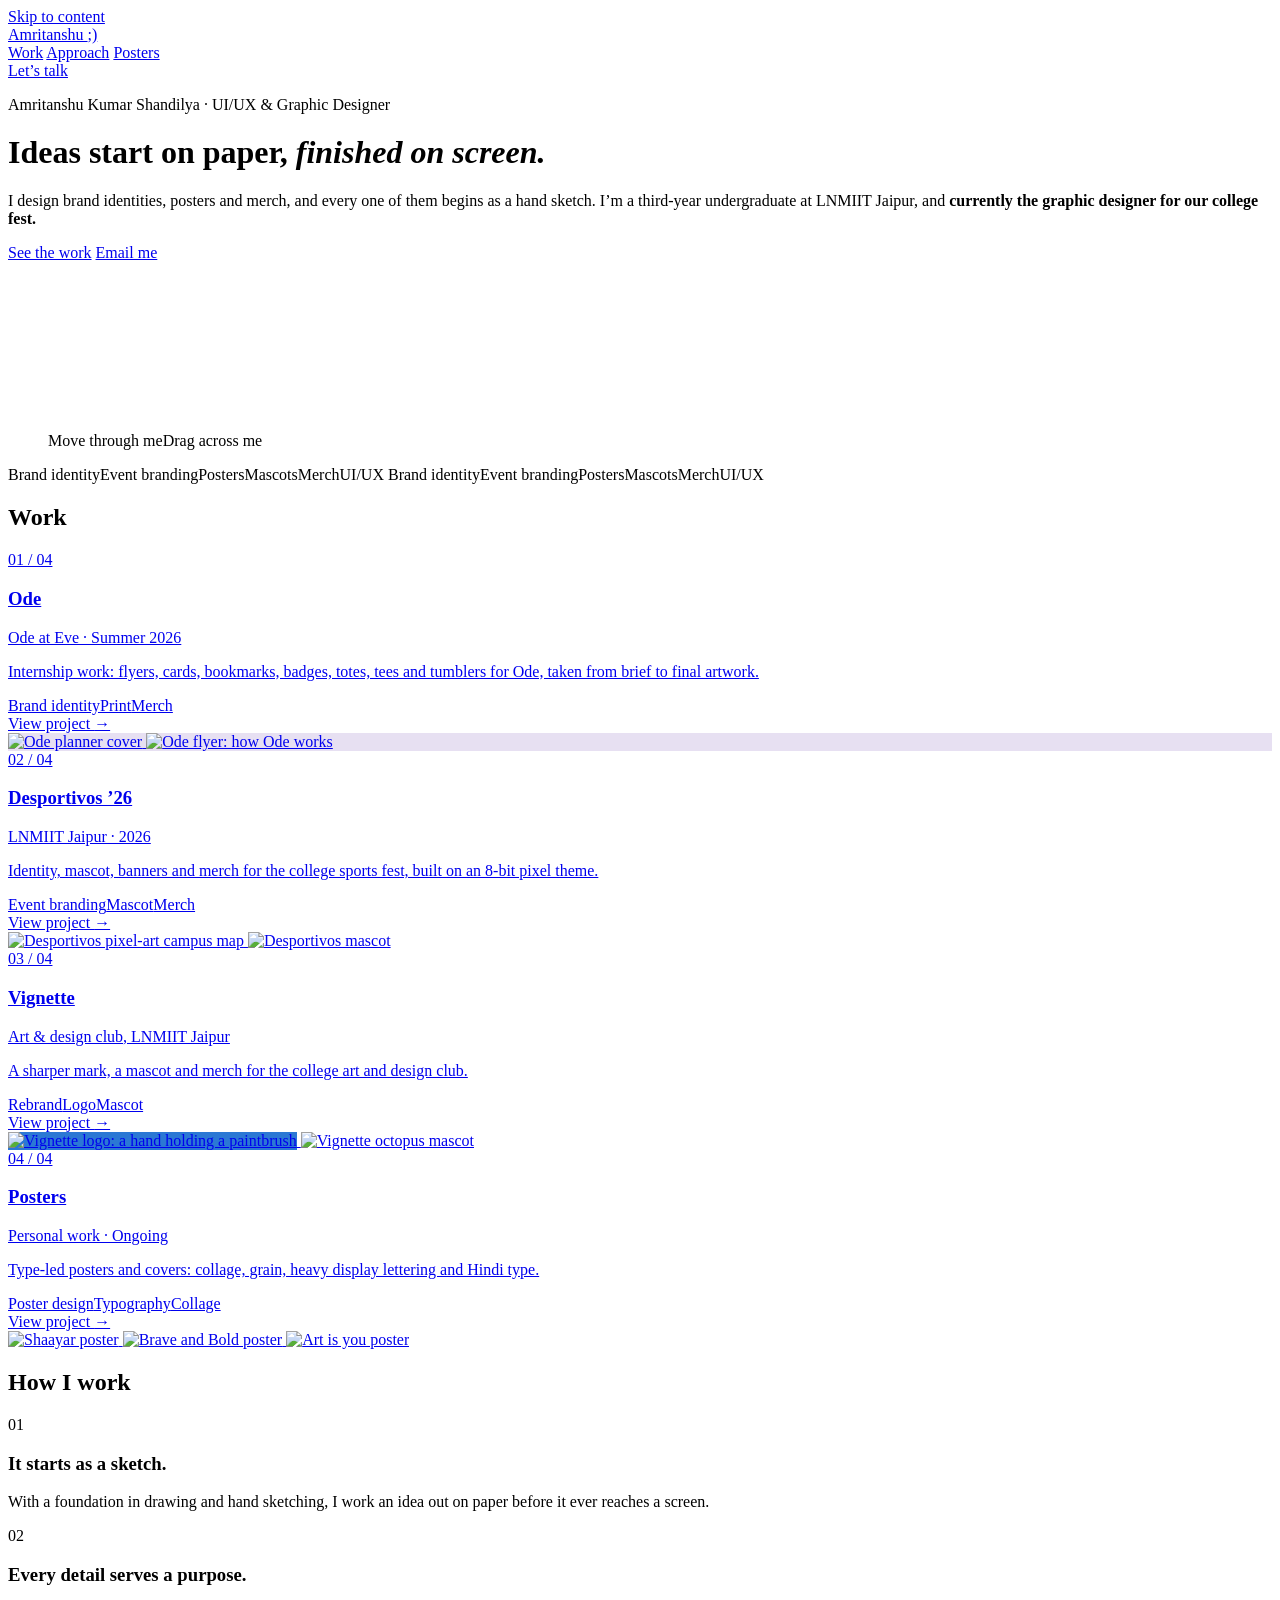
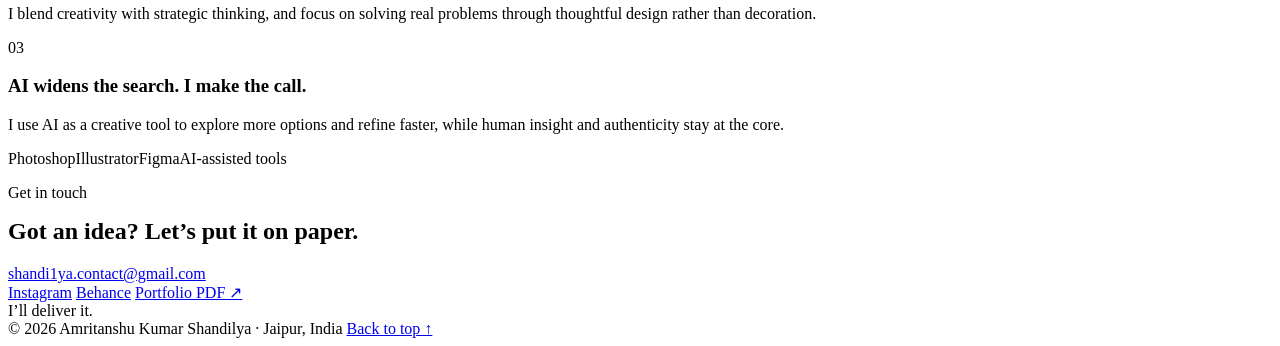
==== index.html @ acfaa116 "Add files via upload" ====
<!DOCTYPE html>
<html lang="en">
<head>
<meta charset="utf-8">
<meta name="viewport" content="width=device-width, initial-scale=1">
<title>Amritanshu Kumar Shandilya — UI/UX & Graphic Designer</title>
<meta name="description" content="Portfolio of Amritanshu Kumar Shandilya: brand identity, event branding, posters and merch.">
<link rel="preconnect" href="https://fonts.googleapis.com">
<link rel="preconnect" href="https://fonts.gstatic.com" crossorigin>
<link href="https://fonts.googleapis.com/css2?family=Bricolage+Grotesque:opsz,wght@12..96,700&family=Figtree:wght@400;500;600&display=swap" rel="stylesheet">
<link rel="icon" type="image/webp" href="/images/red.webp">
<meta property="og:title" content="Amritanshu Kumar Shandilya — UI/UX & Graphic Designer">
<meta property="og:description" content="Portfolio of Amritanshu Kumar Shandilya: brand identity, event branding, posters and merch.">
<meta property="og:image" content="/images/desportivos-conquest.webp">
<meta property="og:type" content="website">
<meta name="twitter:card" content="summary_large_image">
<meta name="theme-color" content="#fbfbf9">
<link rel="stylesheet" href="css/style.css">
</head>
<body id="top">
<a class="skip" href="#main">Skip to content</a>
<nav class="nav" aria-label="Main">
  <div class="nav__pill">
    <a class="nav__brand" href="index.html" aria-label="Amritanshu, home">Amritanshu <span class="nav__wink" aria-hidden="true">;)</span></a>
    <div class="nav__links">
      <a href="index.html#work" data-scramble data-sec="work">Work</a>
      <a href="index.html#approach" data-scramble data-sec="approach">Approach</a>
      <a href="posters.html" data-scramble>Posters</a>
    </div>
    <a class="nav__cta" href="index.html#contact">Let&rsquo;s talk</a>
  </div>
</nav>

<header class="hero">
  <div class="wrap hero__grid">
    <div>
      <p class="label">Amritanshu Kumar Shandilya &middot; UI/UX &amp; Graphic Designer</p>
      <h1 style="margin-top:20px">Ideas start on paper, <em>finished on screen.</em></h1>
      <p class="hero__intro">I design brand identities, posters and merch, and every one of them begins as a hand sketch. I&rsquo;m a third-year undergraduate at LNMIIT Jaipur, and <strong>currently the graphic designer for our college fest.</strong></p>
      <div class="hero__actions">
        <a class="btn" href="#work">See the work</a>
        <a class="btn btn--ghost" href="mailto:shandi1ya.contact@gmail.com">Email me</a>
      </div>
    </div>
    <!-- Portrait: made of real pixels (canvas). They assemble on load and scatter away from the cursor. -->
    <figure class="portrait" data-pixels="images/portrait-bitmap-hd.png">
      <canvas role="img" aria-label="Pixel bitmap portrait of Amritanshu"></canvas>
      <figcaption><span class="lens-hint-fine">Move through me</span><span class="lens-hint-touch">Drag across me</span></figcaption>
    </figure>
  </div>
</header>

<div class="ticker" aria-hidden="true">
  <div class="ticker__track">
    <span>Brand identity</span><span>Event branding</span><span>Posters</span><span>Mascots</span><span>Merch</span><span>UI/UX</span>
    <span>Brand identity</span><span>Event branding</span><span>Posters</span><span>Mascots</span><span>Merch</span><span>UI/UX</span>
  </div>
</div>

<!-- WORK: copy one <a class="work"> block to add a project. -->
<section class="section" id="work">
<span id="main"></span>
  <div class="wrap">
    <h2 class="h2" data-reveal>Work</h2>
    <!-- Stacked cards: each one sticks and the next slides over it.
         Colours per card are set in the style="" (--bg, --ink, --pop).
         To add a project, copy one <a class="stack__card"> block and bump --i. -->
    <div class="stack">

    <a class="stack__card" href="ode.html" style="--i:0; --bg:#f0efeb; --ink:#111111; --pop:#c8330c;">
      <div class="stack__text">
        <span class="stack__no">01 / 04</span>
        <h3>Ode</h3>
        <p class="stack__meta">Ode at Eve &middot; Summer 2026</p>
        <p class="stack__desc">Internship work: flyers, cards, bookmarks, badges, totes, tees and tumblers for Ode, taken from brief to final artwork.</p>
        <div class="stack__tags"><span>Brand identity</span><span>Print</span><span>Merch</span></div>
        <span class="stack__cta">View project <span aria-hidden="true">&rarr;</span></span>
      </div>
      <div class="stack__media" style="background:#e7e0f2">
        <div class="stack__ode">
          <img loading="lazy" decoding="async" src="images/card-ode-planner.webp" alt="Ode planner cover" style="aspect-ratio:4/5">
          <img loading="lazy" decoding="async" src="images/card-ode-flyer.webp" alt="Ode flyer: how Ode works" style="aspect-ratio:1/1.415">
        </div>
      </div>
    </a>

    <a class="stack__card" href="desportivos.html" style="--i:1; --bg:#111111; --ink:#ffffff; --pop:#ff4a1c;">
      <div class="stack__text">
        <span class="stack__no">02 / 04</span>
        <h3>Desportivos &rsquo;26</h3>
        <p class="stack__meta">LNMIIT Jaipur &middot; 2026</p>
        <p class="stack__desc">Identity, mascot, banners and merch for the college sports fest, built on an 8-bit pixel theme.</p>
        <div class="stack__tags"><span>Event branding</span><span>Mascot</span><span>Merch</span></div>
        <span class="stack__cta">View project <span aria-hidden="true">&rarr;</span></span>
      </div>
      <div class="stack__media">
        <img class="stack__img stack__img--a" style="object-position:0% 30%" loading="lazy" decoding="async" src="images/card-desportivos-map.webp" alt="Desportivos pixel-art campus map">
        <img class="stack__img stack__img--b" loading="lazy" decoding="async" src="images/group-3-3x-mu99zchq-7psx.webp" alt="Desportivos mascot">
      </div>
    </a>

    <a class="stack__card" href="vignette.html" style="--i:2; --bg:#f0efeb; --ink:#111111; --pop:#c8330c;">
      <div class="stack__text">
        <span class="stack__no">03 / 04</span>
        <h3>Vignette</h3>
        <p class="stack__meta">Art &amp; design club, LNMIIT Jaipur</p>
        <p class="stack__desc">A sharper mark, a mascot and merch for the college art and design club.</p>
        <div class="stack__tags"><span>Rebrand</span><span>Logo</span><span>Mascot</span></div>
        <span class="stack__cta">View project <span aria-hidden="true">&rarr;</span></span>
      </div>
      <div class="stack__media">
        <img class="stack__img stack__img--a" style="object-fit:contain; background:#2b78d4" loading="lazy" decoding="async" src="images/card-vignette-logo.webp" alt="Vignette logo: a hand holding a paintbrush">
        <img class="stack__img stack__img--b" loading="lazy" decoding="async" src="images/vignette-mascot.webp" alt="Vignette octopus mascot">
      </div>
    </a>

    <a class="stack__card" href="posters.html" style="--i:3; --bg:#111111; --ink:#ffffff; --pop:#ff4a1c;">
      <div class="stack__text">
        <span class="stack__no">04 / 04</span>
        <h3>Posters</h3>
        <p class="stack__meta">Personal work &middot; Ongoing</p>
        <p class="stack__desc">Type-led posters and covers: collage, grain, heavy display lettering and Hindi type.</p>
        <div class="stack__tags"><span>Poster design</span><span>Typography</span><span>Collage</span></div>
        <span class="stack__cta">View project <span aria-hidden="true">&rarr;</span></span>
      </div>
      <div class="stack__media">
        <div class="stack__fan">
          <img loading="lazy" decoding="async" src="images/poster-shaayar.webp" alt="Shaayar poster">
          <img loading="lazy" decoding="async" src="images/brave-and-bold-mu9lless-5lg8.webp" alt="Brave and Bold poster">
          <img loading="lazy" decoding="async" src="images/art-is-you-mu9kw4ww-nc8p.webp" alt="Art is you poster">
        </div>
      </div>
    </a>
    </div>
  </div>
</section>

<section class="section" id="approach">
  <div class="wrap">
    <h2 class="h2" data-reveal>How I work</h2>
    <div class="steps">
      <div class="step" data-reveal>
        <span class="step__no">01</span>
        <h3>It starts as a sketch.</h3>
        <p>With a foundation in drawing and hand sketching, I work an idea out on paper before it ever reaches a screen.</p>
      </div>
      <div class="step" data-reveal>
        <span class="step__no">02</span>
        <h3>Every detail serves a purpose.</h3>
        <p>I blend creativity with strategic thinking, and focus on solving real problems through thoughtful design rather than decoration.</p>
      </div>
      <div class="step" data-reveal>
        <span class="step__no">03</span>
        <h3>AI widens the search. I make the call.</h3>
        <p>I use AI as a creative tool to explore more options and refine faster, while human insight and authenticity stay at the core.</p>
      </div>
    </div>
    <div class="tools" data-reveal>
      <span>Photoshop</span><span>Illustrator</span><span>Figma</span><span>AI-assisted tools</span>
    </div>
  </div>
</section>


<section class="contact contact--accent" id="contact">
  <div class="wrap contact__grid" data-reveal>
    <div>
    <p class="label">Get in touch</p>
    <h2 style="margin-top:14px">Got an idea? Let&rsquo;s put it on paper.</h2>
    <a class="contact__mail" href="mailto:shandi1ya.contact@gmail.com" data-send>shandi1ya.contact@gmail.com</a>
    <div class="contact__links">
      <a class="btn btn--ghost" href="https://instagram.com/mancu1t" target="_blank" rel="noopener">Instagram</a>
      <a class="btn btn--ghost" href="https://behance.net/mancult" target="_blank" rel="noopener">Behance</a>
      <a class="btn btn--ghost" href="files/amritanshu-portfolio.pdf" target="_blank" rel="noopener">Portfolio PDF &nearr;</a>
    </div>
    </div>
    <!-- Red, the messenger owl. Clicking the email sends him off with a letter; clicking Red opens his game. -->
    <div class="messenger">
      <span class="messenger__say" aria-hidden="true">I&rsquo;ll deliver it.</span>
      <a class="messenger__bird" href="game/" aria-label="Play Red&rsquo;s Delivery Run"><span class="messenger__letter"></span><img src="images/red.webp" alt=""></a>
      <span class="messenger__perch" aria-hidden="true"></span>
    </div>
  </div>
</section>

<footer class="footer">
  <div class="wrap">
    <span>&copy; 2026 Amritanshu Kumar Shandilya &middot; Jaipur, India</span>
    <a href="#top">Back to top &uarr;</a>
  </div>
</footer>
<script src="js/main.js"></script>
</body>
</html>
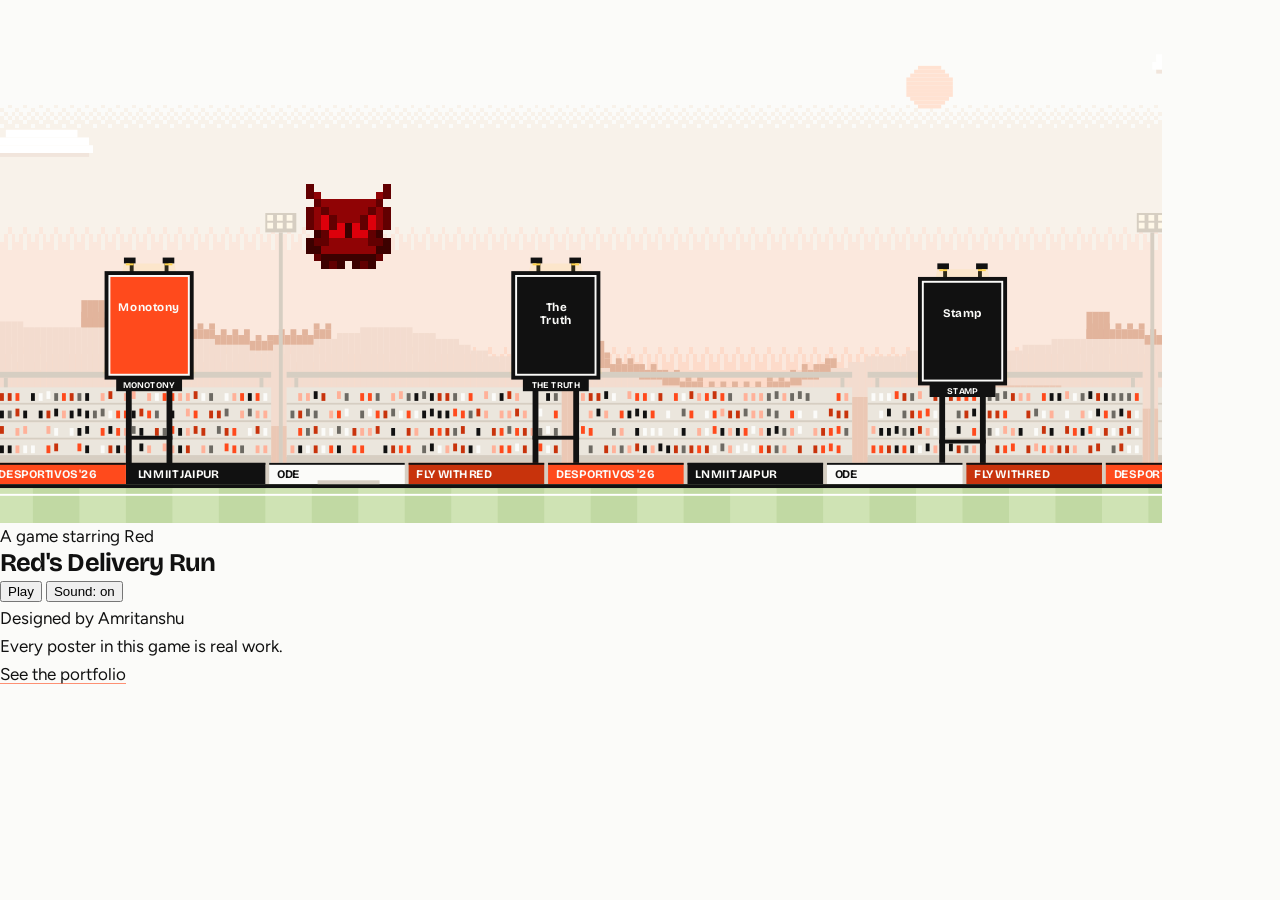
==== commit fdd297af: "Add files via upload" ====
--- a/index.html
+++ b/index.html
@@ -1,194 +1,149 @@
-<!DOCTYPE html>
+<!doctype html>
 <html lang="en">
 <head>
-<meta charset="utf-8">
-<meta name="viewport" content="width=device-width, initial-scale=1">
-<title>Amritanshu Kumar Shandilya — UI/UX & Graphic Designer</title>
-<meta name="description" content="Portfolio of Amritanshu Kumar Shandilya: brand identity, event branding, posters and merch.">
-<link rel="preconnect" href="https://fonts.googleapis.com">
-<link rel="preconnect" href="https://fonts.gstatic.com" crossorigin>
-<link href="https://fonts.googleapis.com/css2?family=Bricolage+Grotesque:opsz,wght@12..96,700&family=Figtree:wght@400;500;600&display=swap" rel="stylesheet">
-<link rel="icon" type="image/webp" href="/images/red.webp">
-<meta property="og:title" content="Amritanshu Kumar Shandilya — UI/UX & Graphic Designer">
-<meta property="og:description" content="Portfolio of Amritanshu Kumar Shandilya: brand identity, event branding, posters and merch.">
-<meta property="og:image" content="/images/desportivos-conquest.webp">
-<meta property="og:type" content="website">
-<meta name="twitter:card" content="summary_large_image">
-<meta name="theme-color" content="#fbfbf9">
-<link rel="stylesheet" href="css/style.css">
+  <meta charset="utf-8">
+  <meta name="viewport" content="width=device-width, initial-scale=1, viewport-fit=cover, user-scalable=no">
+  <script>if (/\/game$/.test(location.pathname)) location.replace(location.pathname + '/' + location.search + location.hash);</script>
+  <title>Red's Delivery Run</title>
+  <meta name="description" content="Fly Red, the owl messenger, across campus and deliver the mail.">
+  <meta name="theme-color" content="#fbfbf9">
+  <link rel="preconnect" href="https://fonts.googleapis.com">
+  <link rel="preconnect" href="https://fonts.gstatic.com" crossorigin>
+  <link rel="stylesheet" href="https://fonts.googleapis.com/css2?family=Bricolage+Grotesque:opsz,wght@12..96,700&family=Figtree:wght@400;500;600;700&display=swap">
+  <link rel="stylesheet" href="style.css">
 </head>
-<body id="top">
-<a class="skip" href="#main">Skip to content</a>
-<nav class="nav" aria-label="Main">
-  <div class="nav__pill">
-    <a class="nav__brand" href="index.html" aria-label="Amritanshu, home">Amritanshu <span class="nav__wink" aria-hidden="true">;)</span></a>
-    <div class="nav__links">
-      <a href="index.html#work" data-scramble data-sec="work">Work</a>
-      <a href="index.html#approach" data-scramble data-sec="approach">Approach</a>
-      <a href="posters.html" data-scramble>Posters</a>
-    </div>
-    <a class="nav__cta" href="index.html#contact">Let&rsquo;s talk</a>
-  </div>
-</nav>
+<body>
+  <div id="app">
+    <div id="stage">
+      <canvas id="cv" aria-label="Red's Delivery Run game"></canvas>
 
-<header class="hero">
-  <div class="wrap hero__grid">
-    <div>
-      <p class="label">Amritanshu Kumar Shandilya &middot; UI/UX &amp; Graphic Designer</p>
-      <h1 style="margin-top:20px">Ideas start on paper, <em>finished on screen.</em></h1>
-      <p class="hero__intro">I design brand identities, posters and merch, and every one of them begins as a hand sketch. I&rsquo;m a third-year undergraduate at LNMIIT Jaipur, and <strong>currently the graphic designer for our college fest.</strong></p>
-      <div class="hero__actions">
-        <a class="btn" href="#work">See the work</a>
-        <a class="btn btn--ghost" href="mailto:shandi1ya.contact@gmail.com">Email me</a>
-      </div>
-    </div>
-    <!-- Portrait: made of real pixels (canvas). They assemble on load and scatter away from the cursor. -->
-    <figure class="portrait" data-pixels="images/portrait-bitmap-hd.png">
-      <canvas role="img" aria-label="Pixel bitmap portrait of Amritanshu"></canvas>
-      <figcaption><span class="lens-hint-fine">Move through me</span><span class="lens-hint-touch">Drag across me</span></figcaption>
-    </figure>
-  </div>
-</header>
-
-<div class="ticker" aria-hidden="true">
-  <div class="ticker__track">
-    <span>Brand identity</span><span>Event branding</span><span>Posters</span><span>Mascots</span><span>Merch</span><span>UI/UX</span>
-    <span>Brand identity</span><span>Event branding</span><span>Posters</span><span>Mascots</span><span>Merch</span><span>UI/UX</span>
-  </div>
-</div>
-
-<!-- WORK: copy one <a class="work"> block to add a project. -->
-<section class="section" id="work">
-<span id="main"></span>
-  <div class="wrap">
-    <h2 class="h2" data-reveal>Work</h2>
-    <!-- Stacked cards: each one sticks and the next slides over it.
-         Colours per card are set in the style="" (--bg, --ink, --pop).
-         To add a project, copy one <a class="stack__card"> block and bump --i. -->
-    <div class="stack">
-
-    <a class="stack__card" href="ode.html" style="--i:0; --bg:#f0efeb; --ink:#111111; --pop:#c8330c;">
-      <div class="stack__text">
-        <span class="stack__no">01 / 04</span>
-        <h3>Ode</h3>
-        <p class="stack__meta">Ode at Eve &middot; Summer 2026</p>
-        <p class="stack__desc">Internship work: flyers, cards, bookmarks, badges, totes, tees and tumblers for Ode, taken from brief to final artwork.</p>
-        <div class="stack__tags"><span>Brand identity</span><span>Print</span><span>Merch</span></div>
-        <span class="stack__cta">View project <span aria-hidden="true">&rarr;</span></span>
-      </div>
-      <div class="stack__media" style="background:#e7e0f2">
-        <div class="stack__ode">
-          <img loading="lazy" decoding="async" src="images/card-ode-planner.webp" alt="Ode planner cover" style="aspect-ratio:4/5">
-          <img loading="lazy" decoding="async" src="images/card-ode-flyer.webp" alt="Ode flyer: how Ode works" style="aspect-ratio:1/1.415">
+      <div id="hud" hidden>
+        <div class="hud-group">
+          <div id="hearts" aria-label="Lives"></div>
+          <div id="carry" aria-label="Letters carried"></div>
+          <div id="powers"></div>
+        </div>
+        <div class="hud-group hud-mid">
+          <span id="lvlName"></span>
+          <div class="prog"><i id="progBar"></i></div>
+        </div>
+        <div class="hud-group hud-right">
+          <span id="combo"></span>
+          <span id="score">0</span>
+          <button id="pauseBtn" class="icon-btn" type="button" aria-label="Pause">II</button>
         </div>
       </div>
-    </a>
 
-    <a class="stack__card" href="desportivos.html" style="--i:1; --bg:#111111; --ink:#ffffff; --pop:#ff4a1c;">
-      <div class="stack__text">
-        <span class="stack__no">02 / 04</span>
-        <h3>Desportivos &rsquo;26</h3>
-        <p class="stack__meta">LNMIIT Jaipur &middot; 2026</p>
-        <p class="stack__desc">Identity, mascot, banners and merch for the college sports fest, built on an 8-bit pixel theme.</p>
-        <div class="stack__tags"><span>Event branding</span><span>Mascot</span><span>Merch</span></div>
-        <span class="stack__cta">View project <span aria-hidden="true">&rarr;</span></span>
+      <p id="hint" hidden>Tap, click or press Space to flap</p>
+    </div>
+
+    <!-- Loading -->
+    <section id="loading" class="screen solid">
+      <div class="load-inner">
+        <canvas id="loadRed" width="11" height="11" aria-hidden="true"></canvas>
+        <p class="eyebrow">Red is packing the mail</p>
+        <div class="load-bar"><i id="loadBar"></i></div>
       </div>
-      <div class="stack__media">
-        <img class="stack__img stack__img--a" style="object-position:0% 30%" loading="lazy" decoding="async" src="images/card-desportivos-map.webp" alt="Desportivos pixel-art campus map">
-        <img class="stack__img stack__img--b" loading="lazy" decoding="async" src="images/group-3-3x-mu99zchq-7psx.webp" alt="Desportivos mascot">
-      </div>
-    </a>
-
-    <a class="stack__card" href="vignette.html" style="--i:2; --bg:#f0efeb; --ink:#111111; --pop:#c8330c;">
-      <div class="stack__text">
-        <span class="stack__no">03 / 04</span>
-        <h3>Vignette</h3>
-        <p class="stack__meta">Art &amp; design club, LNMIIT Jaipur</p>
-        <p class="stack__desc">A sharper mark, a mascot and merch for the college art and design club.</p>
-        <div class="stack__tags"><span>Rebrand</span><span>Logo</span><span>Mascot</span></div>
-        <span class="stack__cta">View project <span aria-hidden="true">&rarr;</span></span>
-      </div>
-      <div class="stack__media">
-        <img class="stack__img stack__img--a" style="object-fit:contain; background:#2b78d4" loading="lazy" decoding="async" src="images/card-vignette-logo.webp" alt="Vignette logo: a hand holding a paintbrush">
-        <img class="stack__img stack__img--b" loading="lazy" decoding="async" src="images/vignette-mascot.webp" alt="Vignette octopus mascot">
-      </div>
-    </a>
-
-    <a class="stack__card" href="posters.html" style="--i:3; --bg:#111111; --ink:#ffffff; --pop:#ff4a1c;">
-      <div class="stack__text">
-        <span class="stack__no">04 / 04</span>
-        <h3>Posters</h3>
-        <p class="stack__meta">Personal work &middot; Ongoing</p>
-        <p class="stack__desc">Type-led posters and covers: collage, grain, heavy display lettering and Hindi type.</p>
-        <div class="stack__tags"><span>Poster design</span><span>Typography</span><span>Collage</span></div>
-        <span class="stack__cta">View project <span aria-hidden="true">&rarr;</span></span>
-      </div>
-      <div class="stack__media">
-        <div class="stack__fan">
-          <img loading="lazy" decoding="async" src="images/poster-shaayar.webp" alt="Shaayar poster">
-          <img loading="lazy" decoding="async" src="images/brave-and-bold-mu9lless-5lg8.webp" alt="Brave and Bold poster">
-          <img loading="lazy" decoding="async" src="images/art-is-you-mu9kw4ww-nc8p.webp" alt="Art is you poster">
+      <div class="ticker" aria-hidden="true">
+        <div class="track">
+          <span>Brand identity</span><b>·</b><span>Event branding</span><b>·</b><span>Posters</span><b>·</b><span>Mascots</span><b>·</b><span>Merch</span><b>·</b><span>UI/UX</span><b>·</b>
+          <span>Brand identity</span><b>·</b><span>Event branding</span><b>·</b><span>Posters</span><b>·</b><span>Mascots</span><b>·</b><span>Merch</span><b>·</b><span>UI/UX</span><b>·</b>
         </div>
       </div>
-    </a>
-    </div>
+    </section>
+
+    <!-- Title menu -->
+    <section id="menu" class="screen" hidden>
+      <div class="panel">
+        <p class="eyebrow">A game starring Red</p>
+        <h1>Red's Delivery Run</h1>
+        <nav class="menu-list">
+          <button type="button" class="menu-item scramble" data-act="play">Play</button>
+          <button type="button" class="menu-item scramble" data-act="sound" id="soundBtn">Sound: on</button>
+          <button type="button" class="menu-item scramble" data-act="eggs" id="eggsBtn" hidden>Eggs found 0/8</button>
+        </nav>
+        <aside class="promo" aria-label="About the designer">
+          <p class="promo-eyebrow">Designed by Amritanshu</p>
+          <p class="promo-title">Every poster in this game is real work.</p>
+          <div class="promo-row">
+            <a class="promo-cta" href="../index.html"><span class="scramble">See the portfolio</span></a>
+          </div>
+        </aside>
+      </div>
+    </section>
+
+    <!-- Level select -->
+    <section id="levels" class="screen" hidden>
+      <div class="panel">
+        <p class="eyebrow">Choose a route</p>
+        <h2>Where to, Red?</h2>
+        <nav class="menu-list" id="levelList"></nav>
+        <button type="button" class="chip" data-act="menu">Back</button>
+      </div>
+    </section>
+
+    <!-- Pause -->
+    <section id="pause" class="screen dim" hidden>
+      <div class="panel center">
+        <h2>Paused</h2>
+        <div class="row">
+          <button type="button" class="chip primary" data-act="resume">Resume</button>
+          <button type="button" class="chip" data-act="restart">Restart</button>
+          <button type="button" class="chip" data-act="menu">Menu</button>
+        </div>
+      </div>
+    </section>
+
+    <!-- Result -->
+    <section id="result" class="screen dim" hidden>
+      <div class="panel center">
+        <p class="eyebrow" id="resultEyebrow"></p>
+        <h2 id="resultTitle"></h2>
+        <dl id="resultStats" class="stats"></dl>
+        <div class="row">
+          <button type="button" class="chip primary" id="resultPrimary"></button>
+          <button type="button" class="chip" data-act="menu">Menu</button>
+        </div>
+        <a class="result-promo" href="../index.html">See the work behind the game &rarr;</a>
+      </div>
+    </section>
+
+    <!-- Eggs -->
+    <section id="eggs" class="screen dim" hidden>
+      <div class="panel wide">
+        <p class="eyebrow" id="eggsCount"></p>
+        <h2>Found so far</h2>
+        <ol id="eggList" class="egg-list"></ol>
+        <button type="button" class="chip" data-act="menu">Back</button>
+      </div>
+    </section>
+
+    <!-- Final letter -->
+    <section id="letter" class="screen dim" hidden>
+      <div class="envelope" id="envelope">
+        <div class="env-body"></div>
+        <div class="env-flap"></div>
+        <article class="paper">
+          <p class="eyebrow">Delivered by Red</p>
+          <h2>I'll deliver it.</h2>
+          <p class="mail" id="mailText"></p>
+          <p class="tagline" id="tagline"></p>
+          <div class="row">
+            <button type="button" class="chip primary" id="copyMail">Copy email</button>
+            <a class="chip" id="mailLink" href="#">Write an email</a>
+          </div>
+          <div class="row">
+            <button type="button" class="chip" data-act="menu">Menu</button>
+            <a class="chip" href="../index.html">Back to portfolio</a>
+          </div>
+        </article>
+      </div>
+    </section>
+
+    <div id="toast" role="status" aria-live="polite"></div>
   </div>
-</section>
+  <div id="cursor" aria-hidden="true"></div>
 
-<section class="section" id="approach">
-  <div class="wrap">
-    <h2 class="h2" data-reveal>How I work</h2>
-    <div class="steps">
-      <div class="step" data-reveal>
-        <span class="step__no">01</span>
-        <h3>It starts as a sketch.</h3>
-        <p>With a foundation in drawing and hand sketching, I work an idea out on paper before it ever reaches a screen.</p>
-      </div>
-      <div class="step" data-reveal>
-        <span class="step__no">02</span>
-        <h3>Every detail serves a purpose.</h3>
-        <p>I blend creativity with strategic thinking, and focus on solving real problems through thoughtful design rather than decoration.</p>
-      </div>
-      <div class="step" data-reveal>
-        <span class="step__no">03</span>
-        <h3>AI widens the search. I make the call.</h3>
-        <p>I use AI as a creative tool to explore more options and refine faster, while human insight and authenticity stay at the core.</p>
-      </div>
-    </div>
-    <div class="tools" data-reveal>
-      <span>Photoshop</span><span>Illustrator</span><span>Figma</span><span>AI-assisted tools</span>
-    </div>
-  </div>
-</section>
-
-
-<section class="contact contact--accent" id="contact">
-  <div class="wrap contact__grid" data-reveal>
-    <div>
-    <p class="label">Get in touch</p>
-    <h2 style="margin-top:14px">Got an idea? Let&rsquo;s put it on paper.</h2>
-    <a class="contact__mail" href="mailto:shandi1ya.contact@gmail.com" data-send>shandi1ya.contact@gmail.com</a>
-    <div class="contact__links">
-      <a class="btn btn--ghost" href="https://instagram.com/mancu1t" target="_blank" rel="noopener">Instagram</a>
-      <a class="btn btn--ghost" href="https://behance.net/mancult" target="_blank" rel="noopener">Behance</a>
-      <a class="btn btn--ghost" href="files/amritanshu-portfolio.pdf" target="_blank" rel="noopener">Portfolio PDF &nearr;</a>
-    </div>
-    </div>
-    <!-- Red, the messenger owl. Clicking the email sends him off with a letter; clicking Red opens his game. -->
-    <div class="messenger">
-      <span class="messenger__say" aria-hidden="true">I&rsquo;ll deliver it.</span>
-      <a class="messenger__bird" href="game/" aria-label="Play Red&rsquo;s Delivery Run"><span class="messenger__letter"></span><img src="images/red.webp" alt=""></a>
-      <span class="messenger__perch" aria-hidden="true"></span>
-    </div>
-  </div>
-</section>
-
-<footer class="footer">
-  <div class="wrap">
-    <span>&copy; 2026 Amritanshu Kumar Shandilya &middot; Jaipur, India</span>
-    <a href="#top">Back to top &uarr;</a>
-  </div>
-</footer>
-<script src="js/main.js"></script>
+  <script src="game.js"></script>
 </body>
 </html>
--- a/style.css
+++ b/style.css
@@ -0,0 +1,314 @@
+/* Amritanshu — portfolio. Change the look here. */
+:root {
+  --bg: #fbfbf9;
+  --sand: #f0efeb;
+  --text: #111111;
+  --muted: #5a5a58;
+  --accent: #ff4a1c;
+  --accent-ink: #c8330c;
+  --line: rgba(17, 17, 17, .12);
+  --radius: 20px;
+  --wrap: 1120px;
+  --font-head: "Bricolage Grotesque", system-ui, sans-serif;
+  --font-body: "Figtree", system-ui, sans-serif;
+}
+
+*, *::before, *::after { box-sizing: border-box; }
+html { scroll-behavior: smooth; }
+body {
+  margin: 0; background: var(--bg); color: var(--text);
+  font: 400 17px/1.65 var(--font-body);
+  -webkit-font-smoothing: antialiased;
+}
+img { display: block; max-width: 100%; height: auto; }
+a { color: inherit; text-decoration-color: color-mix(in oklab, var(--accent) 60%, transparent); text-underline-offset: 3px; }
+a:hover { color: var(--accent-ink); }
+:focus-visible { outline: 2px solid var(--accent); outline-offset: 3px; border-radius: 6px; }
+::selection { background: color-mix(in oklab, var(--accent) 30%, transparent); }
+h1, h2, h3 { font-family: var(--font-head); font-weight: 700; line-height: 1.02; letter-spacing: -0.03em; margin: 0; text-wrap: balance; }
+p { margin: 0; text-wrap: pretty; }
+
+.wrap { max-width: var(--wrap); margin: 0 auto; padding: 0 clamp(20px, 4vw, 40px); }
+.section { padding: clamp(64px, 10vw, 128px) 0 0; }
+.label { font-size: 14px; font-weight: 600; letter-spacing: .02em; color: var(--muted); }
+.h2 { font-size: clamp(32px, 4.4vw, 52px); }
+
+/* Nav: floating pill, hides on scroll down */
+.nav { position: sticky; top: 0; z-index: 30; display: flex; justify-content: center; padding: 14px clamp(12px, 3vw, 24px) 0; pointer-events: none; transition: transform .45s cubic-bezier(.2,.7,.2,1); }
+.nav.is-hidden { transform: translateY(-120%); }
+.nav__pill { pointer-events: auto; display: flex; align-items: center; gap: clamp(12px, 2.4vw, 28px); padding: 6px 6px 6px 20px; border-radius: 999px; background: color-mix(in oklab, var(--bg) 82%, transparent); backdrop-filter: blur(14px) saturate(1.4); -webkit-backdrop-filter: blur(14px) saturate(1.4); box-shadow: inset 0 0 0 1px var(--line); transition: box-shadow .3s, padding .3s; }
+.nav.is-scrolled .nav__pill { box-shadow: inset 0 0 0 1px var(--line), 0 10px 30px rgba(17,17,17,.10); }
+.nav__brand { font-family: var(--font-head); font-weight: 700; letter-spacing: -0.02em; font-size: 19px; text-decoration: none; white-space: nowrap; }
+.nav__brand:hover { color: var(--text); }
+.nav__wink { color: var(--accent); display: inline-block; transition: transform .3s cubic-bezier(.3,1.6,.5,1); }
+.nav__brand:hover .nav__wink { transform: rotate(-12deg) scale(1.15); }
+.nav__links { display: flex; gap: 2px; }
+.nav__links a { position: relative; padding: 8px 14px; border-radius: 999px; font-size: 15px; font-weight: 500; text-decoration: none; font-variant-numeric: tabular-nums; transition: background .2s, color .2s; }
+.nav__links a:hover { background: var(--sand); color: var(--text); }
+.nav__links a.is-active, .nav__links a[aria-current="page"] { background: var(--text); color: var(--bg); }
+.nav__cta { display: inline-flex; align-items: center; padding: 10px 18px; border-radius: 999px; background: var(--accent); color: #111; font-weight: 700; font-size: 15px; text-decoration: none; white-space: nowrap; transition: background .2s, transform .2s; }
+.nav__cta:hover { background: var(--text); color: var(--bg); }
+.nav__cta:active { transform: scale(.96); }
+@media (max-width: 640px) {
+  .nav__pill { gap: 6px; padding-left: 16px; width: 100%; justify-content: space-between; }
+  .nav__links a { padding: 8px 10px; font-size: 14px; }
+  .nav__links a[data-sec="approach"] { display: none; }
+  .nav__brand { font-size: 17px; }
+}
+@media (prefers-reduced-motion: reduce) { .nav { transition: none; } }
+
+/* Buttons */
+.btn { display: inline-flex; align-items: center; gap: 8px; padding: 12px 22px; border-radius: 999px; background: var(--text); color: var(--bg); font-weight: 600; font-size: 15px; text-decoration: none; white-space: nowrap; transition: background .2s; }
+.btn:hover { background: var(--accent-ink); color: var(--bg); }
+.btn--ghost { background: transparent; color: var(--text); box-shadow: inset 0 0 0 1.5px var(--line); }
+.btn--ghost:hover { background: var(--sand); color: var(--text); }
+
+/* Hero */
+.hero { padding: clamp(56px, 10vw, 120px) 0 0; }
+.hero h1 { font-size: clamp(44px, 7.4vw, 96px); max-width: 13ch; }
+.hero h1 em { font-style: normal; color: var(--accent); }
+.hero__grid { display: grid; grid-template-columns: minmax(0, 1.5fr) minmax(0, 1fr); gap: clamp(32px, 5vw, 72px); align-items: center; }
+.portrait { margin: 0; position: relative; aspect-ratio: 600 / 720; background: var(--accent); border-radius: var(--radius); overflow: hidden; touch-action: pan-y; }
+.portrait canvas { position: absolute; inset: 0; width: 100%; height: 100%; }
+.portrait figcaption { position: absolute; left: 14px; bottom: 12px; z-index: 2; padding: 5px 12px; border-radius: 999px; background: var(--text); color: #fff; font-size: 13px; font-weight: 600; transition: opacity .3s; }
+.portrait.is-played figcaption { opacity: 0; }
+.lens-hint-touch { display: none; }
+@media (hover: none) { .lens-hint-fine { display: none; } .lens-hint-touch { display: inline; } }
+.ticker { margin-top: clamp(56px, 8vw, 96px); background: var(--text); color: #fff; overflow: hidden; padding: 14px 0; }
+.ticker__track { display: flex; width: max-content; animation: reel 30s linear infinite; }
+.ticker span { font-family: var(--font-head); font-weight: 700; font-size: clamp(20px, 2.4vw, 28px); letter-spacing: -0.02em; padding: 0 28px; display: inline-flex; align-items: center; gap: 56px; }
+.ticker span::after { content: ""; width: 10px; height: 10px; background: var(--accent); border-radius: 50%; margin-left: 28px; }
+@media (prefers-reduced-motion: reduce) { .ticker__track { animation: none; } }
+.hero__intro { margin-top: 32px; max-width: 54ch; font-size: clamp(17px, 1.6vw, 20px); color: var(--muted); }
+.hero__intro strong { color: var(--text); font-weight: 600; }
+.hero__actions { display: flex; flex-wrap: wrap; gap: 12px; margin-top: 36px; }
+
+/* Work list */
+.work-grid { display: grid; margin-top: 36px; border-top: 1px solid var(--line); }
+.work { display: grid; grid-template-columns: 56px minmax(0, 1fr) clamp(180px, 26vw, 300px) 40px; align-items: center; gap: 24px; padding: 22px 16px; border-bottom: 1px solid var(--line); text-decoration: none; border-radius: 0; transition: background .25s, padding .25s; }
+.work:hover { background: var(--sand); padding-left: 24px; color: var(--text); }
+.work__no { font-family: var(--font-head); font-weight: 700; color: var(--accent-ink); }
+.work__text { display: flex; flex-direction: column; gap: 6px; }
+.work__meta { font-size: 14px; color: var(--muted); }
+.work h3 { font-size: clamp(26px, 3.2vw, 40px); transition: color .2s; }
+.work:hover h3 { color: var(--accent-ink); }
+.work__text p:last-child { color: var(--muted); max-width: 48ch; }
+.work__img { aspect-ratio: 4 / 3; border-radius: 14px; overflow: hidden; background: var(--sand); display: grid; place-items: center; transition: transform .4s cubic-bezier(.2,.7,.2,1); }
+.work:hover .work__img { transform: rotate(-2deg) scale(1.03); }
+.work__img img { width: 100%; height: 100%; object-fit: cover; }
+.work__img.is-contain { background: #fff; }
+.work__img.is-contain img { object-fit: contain; padding: 14%; }
+.work__go { font-size: 24px; color: var(--accent-ink); opacity: 0; transform: translateX(-8px); transition: opacity .25s, transform .25s; }
+.work:hover .work__go { opacity: 1; transform: none; }
+.work .work__img { order: 3; } .work .work__go { order: 4; }
+
+/* How I work */
+.steps { display: grid; gap: 0; margin-top: 36px; border-top: 1px solid var(--line); }
+.step { display: grid; grid-template-columns: 64px minmax(0, 1fr); gap: 8px 24px; padding: 28px 0; border-bottom: 1px solid var(--line); }
+.step__no { font-family: var(--font-head); font-weight: 700; font-size: 22px; color: var(--accent-ink); }
+.step h3 { font-size: clamp(22px, 2.4vw, 28px); }
+.step p { grid-column: 2; color: var(--muted); max-width: 62ch; }
+
+/* Poster reel */
+.reel { margin-top: 40px; overflow: hidden; -webkit-mask: linear-gradient(90deg, transparent, #000 6%, #000 94%, transparent); mask: linear-gradient(90deg, transparent, #000 6%, #000 94%, transparent); }
+.reel__track { display: flex; gap: 16px; width: max-content; animation: reel 70s linear infinite; }
+.reel:hover .reel__track { animation-play-state: paused; }
+.reel__track button { all: unset; cursor: zoom-in; flex: none; }
+.reel__track img { height: clamp(220px, 30vw, 360px); width: auto; border-radius: 14px; }
+@keyframes reel { to { transform: translateX(-50%); } }
+@media (prefers-reduced-motion: reduce) { .reel { overflow-x: auto; } .reel__track { animation: none; } }
+
+/* Tools line */
+.tools { display: flex; flex-wrap: wrap; gap: 10px; margin-top: 24px; }
+.tools span { padding: 8px 16px; border-radius: 999px; background: var(--sand); font-size: 15px; font-weight: 500; }
+
+/* Contact */
+.contact { padding: clamp(80px, 12vw, 150px) 0 clamp(40px, 6vw, 64px); }
+.contact h2 { font-size: clamp(40px, 6vw, 76px); max-width: 14ch; }
+.contact__mail { display: inline-block; margin-top: 28px; font-size: clamp(20px, 2.6vw, 30px); font-weight: 600; }
+.contact__links { display: flex; flex-wrap: wrap; gap: 12px; margin-top: 32px; }
+.contact--accent { background: var(--accent); margin-top: clamp(64px, 10vw, 128px); }
+.contact--accent .label { color: var(--text); }
+.contact--accent .contact__mail { color: var(--text); text-decoration-color: var(--text); }
+.contact--accent .btn--ghost { box-shadow: inset 0 0 0 1.5px var(--text); }
+.contact--accent .btn--ghost:hover { background: var(--text); color: var(--accent); }
+.footer { border-top: 1px solid var(--line); }
+.footer .wrap { display: flex; flex-wrap: wrap; align-items: center; justify-content: space-between; gap: 16px; padding-top: 22px; padding-bottom: 28px; font-size: 14px; color: var(--muted); }
+
+/* Case study pages */
+.case-head { padding: clamp(40px, 7vw, 88px) 0 0; }
+.back { font-size: 15px; font-weight: 500; text-decoration: none; color: var(--muted); }
+.case-head h1 { margin-top: 28px; font-size: clamp(48px, 8vw, 104px); }
+.case-head .lead { margin-top: 24px; max-width: 58ch; font-size: clamp(18px, 1.7vw, 21px); color: var(--muted); }
+.facts { display: flex; flex-wrap: wrap; gap: 12px 48px; margin: 36px 0 0; padding: 20px 0 0; border-top: 1px solid var(--line); }
+.facts div { display: flex; flex-direction: column; }
+.facts dt { font-size: 13px; color: var(--muted); }
+.facts dd { margin: 0; font-weight: 600; }
+
+.block { display: grid; grid-template-columns: minmax(0, 1fr) minmax(0, 2fr); gap: 20px clamp(24px, 5vw, 64px); padding-top: clamp(56px, 8vw, 104px); align-items: start; }
+.block__text { position: sticky; top: 100px; display: flex; flex-direction: column; gap: 12px; }
+.block__text h2 { font-size: clamp(26px, 3vw, 36px); }
+.block__text p, .block__text li { color: var(--muted); }
+.block__text ul { margin: 0; padding-left: 18px; display: grid; gap: 6px; }
+.block__media { display: grid; gap: 16px; }
+.cols-2 { grid-template-columns: repeat(2, minmax(0, 1fr)); }
+.cols-3 { grid-template-columns: repeat(3, minmax(0, 1fr)); }
+.frame { all: unset; display: block; cursor: zoom-in; border-radius: var(--radius); overflow: hidden; background: var(--sand); }
+.frame img { width: 100%; }
+.frame.is-pad img { padding: 8%; }
+.frame.is-ink { background: #1c1a19; }
+.frame--full { grid-column: 1 / -1; }
+
+.gallery { columns: 3 240px; column-gap: 16px; margin-top: clamp(40px, 6vw, 72px); }
+.gallery .frame { margin-bottom: 16px; break-inside: avoid; }
+
+.next { display: flex; justify-content: space-between; align-items: end; gap: 20px; margin-top: clamp(72px, 10vw, 128px); padding: 28px 0 0; border-top: 1px solid var(--line); text-decoration: none; }
+.next span { font-family: var(--font-head); font-weight: 700; letter-spacing: -0.03em; font-size: clamp(28px, 4vw, 48px); }
+.next:hover span { color: var(--accent-ink); }
+
+/* Lightbox */
+.lightbox { position: fixed; inset: 0; z-index: 50; display: none; place-items: center; padding: 4vw; background: rgba(32, 30, 29, .88); cursor: zoom-out; }
+.lightbox.is-open { display: grid; }
+.lightbox img { max-height: 90vh; width: auto; border-radius: 12px; }
+
+/* Reveal */
+[data-reveal] { opacity: 0; transform: translateY(16px); transition: opacity .7s, transform .7s cubic-bezier(.2,.7,.2,1); }
+[data-reveal].is-in { opacity: 1; transform: none; }
+@media (prefers-reduced-motion: reduce) { [data-reveal] { opacity: 1; transform: none; transition: none; } }
+
+@media (max-width: 760px) {
+  .cols-2, .cols-3, .hero__grid { grid-template-columns: minmax(0, 1fr); }
+  .portrait { max-width: 320px; }
+  .work { grid-template-columns: 32px minmax(0, 1fr) 110px; gap: 14px; padding: 18px 4px; }
+  .work__go { display: none; }
+  .block { grid-template-columns: minmax(0, 1fr); }
+  .block__text { position: static; }
+  .step { grid-template-columns: 40px minmax(0, 1fr); gap: 6px 14px; }
+}
+
+/* Red, the messenger (contact section) */
+.contact__grid { display: grid; grid-template-columns: minmax(0, 1fr) auto; gap: 40px; align-items: end; }
+.messenger { position: relative; width: clamp(120px, 14vw, 170px); display: flex; flex-direction: column; align-items: center; }
+.messenger__bird { position: relative; display: block; width: 100%; transform-origin: 50% 100%; transition: transform .35s cubic-bezier(.3,1.6,.5,1); }
+.messenger__bird img { width: 100%; image-rendering: pixelated; }
+.messenger__perch { width: 130%; height: 10px; margin-top: -4px; border-radius: 999px; background: var(--text); }
+.messenger__letter { position: absolute; left: -26%; bottom: 22%; width: 46%; aspect-ratio: 3 / 2; background: #fff; border: 3px solid var(--text); opacity: 0; transform: translateX(-20px) rotate(-12deg); transition: opacity .25s, transform .35s; }
+.messenger__letter::after { content: ""; position: absolute; inset: 0 0 35% 0; border-bottom: 3px solid var(--text); clip-path: polygon(0 0, 50% 100%, 100% 0); background: var(--text); opacity: .9; }
+.messenger__say { position: absolute; bottom: 100%; margin-bottom: 12px; padding: 6px 12px; border-radius: 999px; background: var(--text); color: #fff; font-size: 13px; font-weight: 600; white-space: nowrap; opacity: 0; transform: translateY(6px); transition: opacity .2s, transform .2s; }
+.contact.is-ready .messenger__bird, .contact.is-playing .messenger__bird { transform: translateY(-6px) rotate(-4deg); }
+.contact.is-playing .messenger__say { opacity: 1; transform: none; }
+.messenger__bird:focus-visible { outline: 3px solid var(--text); outline-offset: 6px; border-radius: 8px; }
+.contact.is-ready .messenger__letter { opacity: 1; transform: rotate(-12deg); }
+.contact.is-ready .messenger__say { opacity: 1; transform: none; }
+.contact.is-sending .messenger__say { opacity: 0; }
+.contact.is-sending .messenger__letter { opacity: 1; transform: rotate(-12deg); }
+.contact.is-sending .messenger__bird { transition: none; will-change: transform, opacity; animation: deliver 1.4s linear forwards; }
+.contact.is-sending .messenger__bird img { will-change: transform; transform-origin: 50% 60%; animation: flap .32s ease-in-out infinite alternate; }
+.contact.is-back .messenger__bird { animation: land .6s cubic-bezier(.2,.9,.3,1.2); }
+@keyframes flap { from { transform: translateY(0) scaleY(1); } to { transform: translateY(-4px) scaleY(.92); } }
+@keyframes deliver {
+  0% { transform: translate3d(0, 0, 0) rotate(0); animation-timing-function: cubic-bezier(.3,0,.6,1); }
+  14% { transform: translate3d(0, 6px, 0) rotate(2deg); animation-timing-function: cubic-bezier(.3,0,.3,1); }
+  35% { transform: translate3d(-2vw, -10vh, 0) rotate(-8deg); animation-timing-function: cubic-bezier(.45,0,.55,1); }
+  70% { transform: translate3d(14vw, -34vh, 0) rotate(-14deg) scale(.82); opacity: 1; animation-timing-function: cubic-bezier(.5,0,.8,.6); }
+  100% { transform: translate3d(34vw, -62vh, 0) rotate(-18deg) scale(.6); opacity: 0; }
+}
+@keyframes land { from { transform: translateY(-80px); opacity: 0; } }
+@keyframes hop { 50% { transform: translateY(-14px); } }
+@media (max-width: 760px) { .contact__grid { grid-template-columns: minmax(0, 1fr); } .messenger { justify-self: end; width: 110px; } }
+@media (prefers-reduced-motion: reduce) { .messenger__bird, .messenger__bird img { animation: none !important; transition: none; } }
+
+/* Work: stacked sticky cards */
+.stack { display: grid; gap: 28px; margin-top: 36px; padding-bottom: 4vh; }
+.stack__card {
+  --top: calc(84px + var(--i) * 16px);
+  position: sticky; top: var(--top);
+  display: grid; grid-template-columns: minmax(0, 1fr) minmax(0, 1.15fr); gap: clamp(24px, 4vw, 56px);
+  min-height: min(560px, calc(100vh - 140px)); padding: clamp(28px, 4vw, 52px);
+  border-radius: 28px; background: var(--bg); color: var(--ink); text-decoration: none; overflow: hidden;
+  box-shadow: 0 -8px 30px rgba(0,0,0,.08);
+  transform-origin: 50% 0; transform: scale(var(--s, 1)); transition: transform .1s linear;
+}
+.stack__card:hover { color: var(--ink); }
+.stack__text { display: flex; flex-direction: column; gap: 14px; align-self: stretch; }
+.stack__no { font-family: var(--font-head); font-weight: 700; font-size: 15px; color: var(--pop); }
+.stack__card h3 { font-size: clamp(40px, 5.6vw, 76px); margin-top: auto; }
+.stack__meta { font-size: 15px; font-weight: 600; opacity: .85; }
+.stack__desc { max-width: 40ch; opacity: .85; }
+.stack__tags { display: flex; flex-wrap: wrap; gap: 8px; }
+.stack__tags span { padding: 5px 12px; border-radius: 999px; font-size: 13px; font-weight: 600; box-shadow: inset 0 0 0 1.5px color-mix(in oklab, var(--ink) 35%, transparent); }
+.stack__cta { display: inline-flex; align-items: center; gap: 8px; align-self: flex-start; margin-top: 10px; padding: 12px 22px; border-radius: 999px; background: var(--pop); color: var(--bg); font-weight: 700; font-size: 15px; transition: gap .25s; }
+.stack__card:hover .stack__cta { gap: 14px; }
+.stack__media { position: relative; min-height: 280px; border-radius: 20px; overflow: hidden; background: color-mix(in oklab, var(--ink) 7%, var(--bg)); }
+.stack__img { position: absolute; inset: 0; width: 100%; height: 100%; object-fit: cover; object-position: center; transition: transform .7s cubic-bezier(.2,.7,.2,1); }
+.stack__img--b { display: none; }
+.stack__img.fit-contain { object-fit: contain; padding: 4%; }
+.stack__img.pos-top { object-position: 50% 12%; }
+.stack__img.pos-left { object-position: 50% 30%; transform: scale(1.25); transform-origin: 35% 45%; }
+.stack__card:hover .stack__img.pos-left { transform: scale(1.29); }
+.stack__card:hover .stack__img--a { transform: scale(1.035); }
+.stack__ode { position: absolute; inset: 0; display: flex; align-items: center; justify-content: center; gap: 4cqw; container-type: size; }
+.stack__ode img { height: min(76cqh, 50cqw); width: auto; border-radius: 6px; box-shadow: 0 1px 2px rgba(26,24,34,.12), 0 16px 36px rgba(26,24,34,.18); transition: transform .6s cubic-bezier(.2,.7,.2,1); }
+.stack__card:hover .stack__ode img { transform: translateY(-1.5cqh); }
+.stack__fan { position: absolute; inset: 0; display: flex; align-items: center; justify-content: center; container-type: size; }
+.stack__fan img { position: relative; flex: 0 0 auto; height: min(72cqh, 36cqw); width: auto; aspect-ratio: 4 / 5; object-fit: cover; border-radius: 12px; box-shadow: 0 20px 44px rgba(0,0,0,.5); transition: transform .6s cubic-bezier(.2,.7,.2,1); }
+.stack__fan img + img { margin-left: -4cqw; }
+.stack__fan img:nth-child(1) { transform: translateY(4%) rotate(-5deg); }
+.stack__fan img:nth-child(2) { order: 2; transform: translateY(4%) rotate(5deg); }
+.stack__fan img:nth-child(3) { order: 1; z-index: 1; height: min(88cqh, 44cqw); }
+.stack__card:hover .stack__fan img:nth-child(1) { transform: translate(-6%, 3%) rotate(-7deg); }
+.stack__card:hover .stack__fan img:nth-child(2) { transform: translate(6%, 3%) rotate(7deg); }
+.stack__card:hover .stack__fan img:nth-child(3) { transform: translateY(-2%) scale(1.03); }
+@media (max-width: 760px) {
+  .stack__card { grid-template-columns: minmax(0, 1fr); --top: calc(76px + var(--i) * 10px); min-height: 0; }
+  .stack__card h3 { margin-top: 8px; }
+  .stack__media { min-height: 0; aspect-ratio: 4 / 3; order: -1; }
+}
+@media (prefers-reduced-motion: reduce) { .stack__card { transform: none; } }
+
+.skip { position: absolute; left: 12px; top: -60px; z-index: 100; padding: 10px 16px; border-radius: 999px; background: var(--text); color: var(--bg); font-weight: 600; text-decoration: none; }
+.skip:focus { top: 12px; color: var(--bg); }
+.footer a { text-decoration: none; }
+.footer a:hover { color: var(--accent-ink); }
+
+
+/* Cursor (fine pointers only; added by main.js) — ink dot, white on dark/orange grounds */
+.has-cursor, .has-cursor a, .has-cursor button, .has-cursor [data-zoom], .has-cursor label, .has-cursor summary { cursor: none; }
+.has-cursor input, .has-cursor textarea, .has-cursor [contenteditable] { cursor: text; }
+.cursor { position: fixed; top: 0; left: 0; z-index: 10000; pointer-events: none; opacity: 0; transition: opacity .2s; will-change: transform; color: var(--text); }
+.cursor.is-light { color: #fff; }
+.cursor.is-on { opacity: 1; }
+.cursor.is-hidden { opacity: 0; }
+.cursor::before { content: ""; position: absolute; left: 0; top: 0; width: 10px; height: 10px; box-sizing: border-box; border-radius: 50%; background: currentColor; border: 1.5px solid currentColor;
+  transform: translate(-50%, -50%); transition: width .3s cubic-bezier(.2,.8,.2,1), height .3s cubic-bezier(.2,.8,.2,1), background-color .2s, border-color .2s; }
+@media (hover: none), (pointer: coarse) { .cursor { display: none; } }
+
+
+/* Motion */
+h1.is-split .w { display: inline-block; overflow: hidden; vertical-align: top; padding-bottom: .08em; margin-bottom: -.08em; }
+h1.is-split .w > span { display: inline-block; transform: translateY(105%); transition: transform .9s cubic-bezier(.2,.8,.2,1); }
+h1.is-split.is-in .w > span { transform: none; }
+.frame img, .gallery img { transition: transform .9s cubic-bezier(.2,.8,.2,1); }
+[data-reveal] .frame img, .frame[data-reveal] img, [data-reveal].frame img { transform: scale(1.06); }
+[data-reveal].is-in .frame img, .frame[data-reveal].is-in img, [data-reveal].is-in.frame img { transform: none; }
+@media (hover: hover) {
+  .frame:hover img, [data-reveal].is-in .frame:hover img, .frame[data-reveal].is-in:hover img { transform: scale(1.03); }
+  .stack__media img { transition: transform .6s cubic-bezier(.2,.8,.2,1); }
+  .stack__card:hover .stack__img--a { transform: translateY(-6px) rotate(-1deg); }
+  .stack__card:hover .stack__img--b { transform: translateY(-10px) rotate(2deg); }
+  .stack__card:hover .stack__ode img:first-child { transform: translateY(-8px) rotate(-2deg); }
+  .stack__card:hover .stack__ode img:last-child { transform: translateY(-4px) rotate(2deg); }
+  .stack__cta > span { display: inline-block; transition: transform .3s cubic-bezier(.2,.8,.2,1); }
+  .stack__card:hover .stack__cta > span { transform: translateX(6px); }
+}
+@media (prefers-reduced-motion: reduce) {
+  h1.is-split .w > span, .frame img { transform: none !important; transition: none; }
+}
+
+.is-mascot { align-items: start; }
+.is-mascot .frame img { aspect-ratio: 646 / 1800; object-fit: cover; }
+.posters-set { grid-template-columns: minmax(0, 1fr); }
+.posters-row { display: flex; gap: 16px; align-items: flex-start; }
+.posters-row .frame { min-width: 0; }
+.posters-set .frame img { display: block; height: auto; }
+@media (max-width: 560px) { .posters-row { flex-wrap: wrap; } .posters-row .frame { flex: 1 1 100% !important; } }
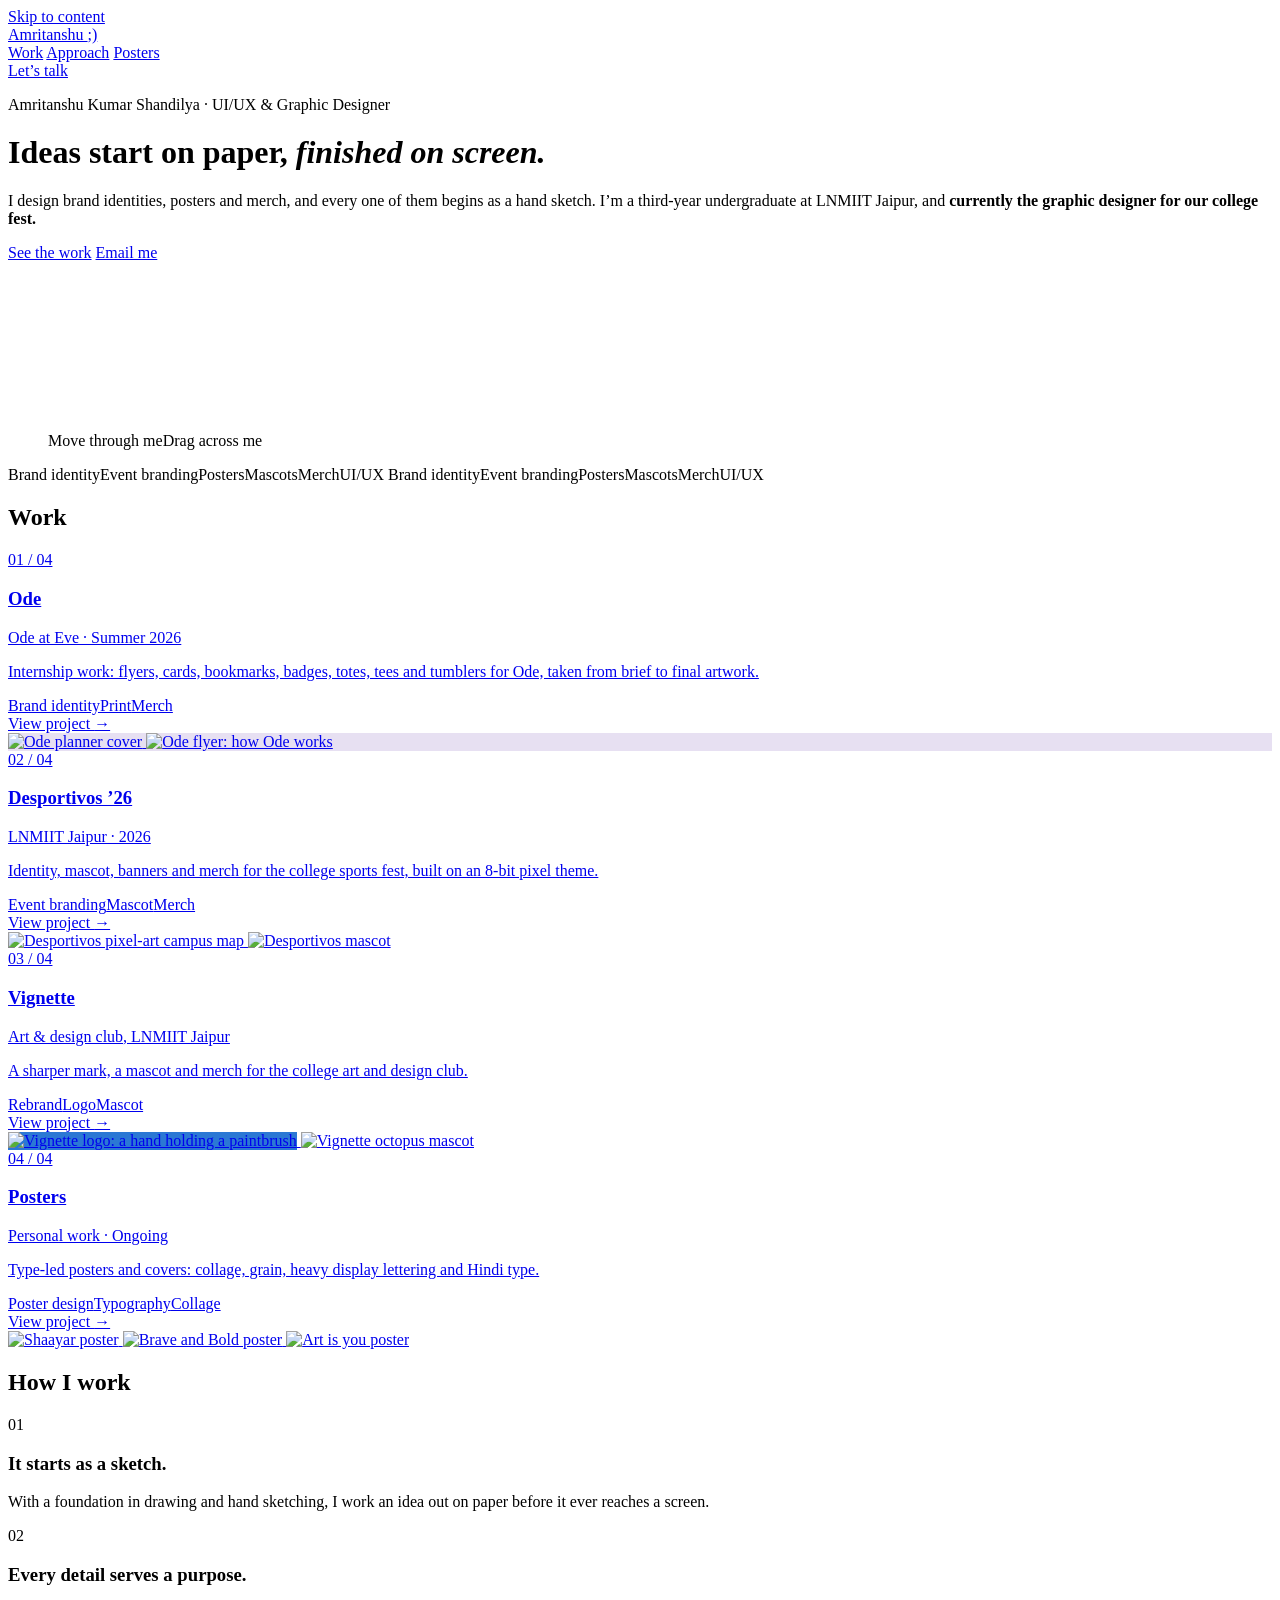
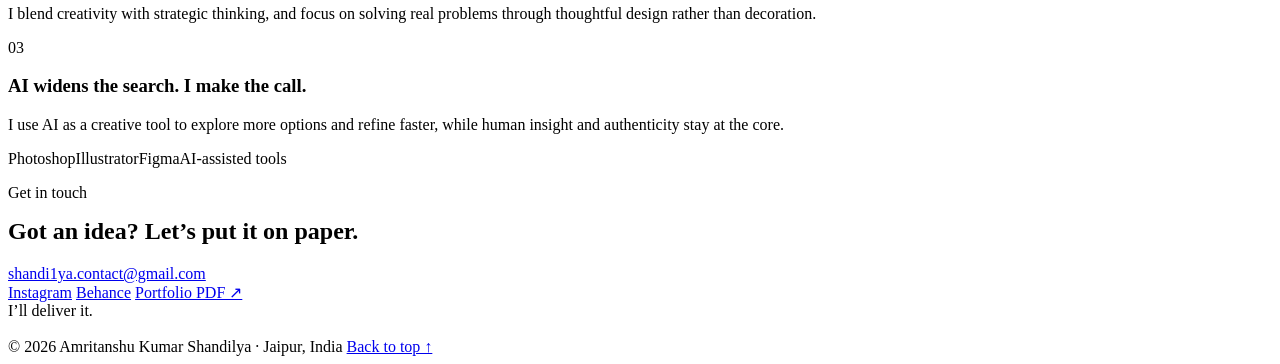
==== commit f6121f2b: "Add files via upload" ====
--- a/index.html
+++ b/index.html
@@ -1,149 +1,194 @@
-<!doctype html>
+<!DOCTYPE html>
 <html lang="en">
 <head>
-  <meta charset="utf-8">
-  <meta name="viewport" content="width=device-width, initial-scale=1, viewport-fit=cover, user-scalable=no">
-  <script>if (/\/game$/.test(location.pathname)) location.replace(location.pathname + '/' + location.search + location.hash);</script>
-  <title>Red's Delivery Run</title>
-  <meta name="description" content="Fly Red, the owl messenger, across campus and deliver the mail.">
-  <meta name="theme-color" content="#fbfbf9">
-  <link rel="preconnect" href="https://fonts.googleapis.com">
-  <link rel="preconnect" href="https://fonts.gstatic.com" crossorigin>
-  <link rel="stylesheet" href="https://fonts.googleapis.com/css2?family=Bricolage+Grotesque:opsz,wght@12..96,700&family=Figtree:wght@400;500;600;700&display=swap">
-  <link rel="stylesheet" href="style.css">
+<meta charset="utf-8">
+<meta name="viewport" content="width=device-width, initial-scale=1">
+<title>Amritanshu Kumar Shandilya — UI/UX & Graphic Designer</title>
+<meta name="description" content="Portfolio of Amritanshu Kumar Shandilya: brand identity, event branding, posters and merch.">
+<link rel="preconnect" href="https://fonts.googleapis.com">
+<link rel="preconnect" href="https://fonts.gstatic.com" crossorigin>
+<link href="https://fonts.googleapis.com/css2?family=Bricolage+Grotesque:opsz,wght@12..96,700&family=Figtree:wght@400;500;600&display=swap" rel="stylesheet">
+<link rel="icon" type="image/webp" href="/images/red.webp">
+<meta property="og:title" content="Amritanshu Kumar Shandilya — UI/UX & Graphic Designer">
+<meta property="og:description" content="Portfolio of Amritanshu Kumar Shandilya: brand identity, event branding, posters and merch.">
+<meta property="og:image" content="/images/desportivos-conquest.webp">
+<meta property="og:type" content="website">
+<meta name="twitter:card" content="summary_large_image">
+<meta name="theme-color" content="#fbfbf9">
+<link rel="stylesheet" href="css/style.css">
 </head>
-<body>
-  <div id="app">
-    <div id="stage">
-      <canvas id="cv" aria-label="Red's Delivery Run game"></canvas>
+<body id="top">
+<a class="skip" href="#main">Skip to content</a>
+<nav class="nav" aria-label="Main">
+  <div class="nav__pill">
+    <a class="nav__brand" href="index.html" aria-label="Amritanshu, home">Amritanshu <span class="nav__wink" aria-hidden="true">;)</span></a>
+    <div class="nav__links">
+      <a href="index.html#work" data-scramble data-sec="work">Work</a>
+      <a href="index.html#approach" data-scramble data-sec="approach">Approach</a>
+      <a href="posters.html" data-scramble>Posters</a>
+    </div>
+    <a class="nav__cta" href="index.html#contact">Let&rsquo;s talk</a>
+  </div>
+</nav>
 
-      <div id="hud" hidden>
-        <div class="hud-group">
-          <div id="hearts" aria-label="Lives"></div>
-          <div id="carry" aria-label="Letters carried"></div>
-          <div id="powers"></div>
-        </div>
-        <div class="hud-group hud-mid">
-          <span id="lvlName"></span>
-          <div class="prog"><i id="progBar"></i></div>
-        </div>
-        <div class="hud-group hud-right">
-          <span id="combo"></span>
-          <span id="score">0</span>
-          <button id="pauseBtn" class="icon-btn" type="button" aria-label="Pause">II</button>
+<header class="hero">
+  <div class="wrap hero__grid">
+    <div>
+      <p class="label">Amritanshu Kumar Shandilya &middot; UI/UX &amp; Graphic Designer</p>
+      <h1 style="margin-top:20px">Ideas start on paper, <em>finished on screen.</em></h1>
+      <p class="hero__intro">I design brand identities, posters and merch, and every one of them begins as a hand sketch. I&rsquo;m a third-year undergraduate at LNMIIT Jaipur, and <strong>currently the graphic designer for our college fest.</strong></p>
+      <div class="hero__actions">
+        <a class="btn" href="#work">See the work</a>
+        <a class="btn btn--ghost" href="mailto:shandi1ya.contact@gmail.com">Email me</a>
+      </div>
+    </div>
+    <!-- Portrait: made of real pixels (canvas). They assemble on load and scatter away from the cursor. -->
+    <figure class="portrait" data-pixels="images/portrait-bitmap-hd.png">
+      <canvas role="img" aria-label="Pixel bitmap portrait of Amritanshu"></canvas>
+      <figcaption><span class="lens-hint-fine">Move through me</span><span class="lens-hint-touch">Drag across me</span></figcaption>
+    </figure>
+  </div>
+</header>
+
+<div class="ticker" aria-hidden="true">
+  <div class="ticker__track">
+    <span>Brand identity</span><span>Event branding</span><span>Posters</span><span>Mascots</span><span>Merch</span><span>UI/UX</span>
+    <span>Brand identity</span><span>Event branding</span><span>Posters</span><span>Mascots</span><span>Merch</span><span>UI/UX</span>
+  </div>
+</div>
+
+<!-- WORK: copy one <a class="work"> block to add a project. -->
+<section class="section" id="work">
+<span id="main"></span>
+  <div class="wrap">
+    <h2 class="h2" data-reveal>Work</h2>
+    <!-- Stacked cards: each one sticks and the next slides over it.
+         Colours per card are set in the style="" (--bg, --ink, --pop).
+         To add a project, copy one <a class="stack__card"> block and bump --i. -->
+    <div class="stack">
+
+    <a class="stack__card" href="ode.html" style="--i:0; --bg:#f0efeb; --ink:#111111; --pop:#c8330c;">
+      <div class="stack__text">
+        <span class="stack__no">01 / 04</span>
+        <h3>Ode</h3>
+        <p class="stack__meta">Ode at Eve &middot; Summer 2026</p>
+        <p class="stack__desc">Internship work: flyers, cards, bookmarks, badges, totes, tees and tumblers for Ode, taken from brief to final artwork.</p>
+        <div class="stack__tags"><span>Brand identity</span><span>Print</span><span>Merch</span></div>
+        <span class="stack__cta">View project <span aria-hidden="true">&rarr;</span></span>
+      </div>
+      <div class="stack__media" style="background:#e7e0f2">
+        <div class="stack__ode">
+          <img loading="lazy" decoding="async" src="images/card-ode-planner.webp" alt="Ode planner cover" style="aspect-ratio:4/5">
+          <img loading="lazy" decoding="async" src="images/card-ode-flyer.webp" alt="Ode flyer: how Ode works" style="aspect-ratio:1/1.415">
         </div>
       </div>
+    </a>
 
-      <p id="hint" hidden>Tap, click or press Space to flap</p>
-    </div>
+    <a class="stack__card" href="desportivos.html" style="--i:1; --bg:#111111; --ink:#ffffff; --pop:#ff4a1c;">
+      <div class="stack__text">
+        <span class="stack__no">02 / 04</span>
+        <h3>Desportivos &rsquo;26</h3>
+        <p class="stack__meta">LNMIIT Jaipur &middot; 2026</p>
+        <p class="stack__desc">Identity, mascot, banners and merch for the college sports fest, built on an 8-bit pixel theme.</p>
+        <div class="stack__tags"><span>Event branding</span><span>Mascot</span><span>Merch</span></div>
+        <span class="stack__cta">View project <span aria-hidden="true">&rarr;</span></span>
+      </div>
+      <div class="stack__media">
+        <img class="stack__img stack__img--a" style="object-position:0% 30%" loading="lazy" decoding="async" src="images/card-desportivos-map.webp" alt="Desportivos pixel-art campus map">
+        <img class="stack__img stack__img--b" loading="lazy" decoding="async" src="images/group-3-3x-mu99zchq-7psx.webp" alt="Desportivos mascot">
+      </div>
+    </a>
 
-    <!-- Loading -->
-    <section id="loading" class="screen solid">
-      <div class="load-inner">
-        <canvas id="loadRed" width="11" height="11" aria-hidden="true"></canvas>
-        <p class="eyebrow">Red is packing the mail</p>
-        <div class="load-bar"><i id="loadBar"></i></div>
+    <a class="stack__card" href="vignette.html" style="--i:2; --bg:#f0efeb; --ink:#111111; --pop:#c8330c;">
+      <div class="stack__text">
+        <span class="stack__no">03 / 04</span>
+        <h3>Vignette</h3>
+        <p class="stack__meta">Art &amp; design club, LNMIIT Jaipur</p>
+        <p class="stack__desc">A sharper mark, a mascot and merch for the college art and design club.</p>
+        <div class="stack__tags"><span>Rebrand</span><span>Logo</span><span>Mascot</span></div>
+        <span class="stack__cta">View project <span aria-hidden="true">&rarr;</span></span>
       </div>
-      <div class="ticker" aria-hidden="true">
-        <div class="track">
-          <span>Brand identity</span><b>·</b><span>Event branding</span><b>·</b><span>Posters</span><b>·</b><span>Mascots</span><b>·</b><span>Merch</span><b>·</b><span>UI/UX</span><b>·</b>
-          <span>Brand identity</span><b>·</b><span>Event branding</span><b>·</b><span>Posters</span><b>·</b><span>Mascots</span><b>·</b><span>Merch</span><b>·</b><span>UI/UX</span><b>·</b>
+      <div class="stack__media">
+        <img class="stack__img stack__img--a" style="object-fit:contain; background:#2b78d4" loading="lazy" decoding="async" src="images/card-vignette-logo.webp" alt="Vignette logo: a hand holding a paintbrush">
+        <img class="stack__img stack__img--b" loading="lazy" decoding="async" src="images/vignette-mascot.webp" alt="Vignette octopus mascot">
+      </div>
+    </a>
+
+    <a class="stack__card" href="posters.html" style="--i:3; --bg:#111111; --ink:#ffffff; --pop:#ff4a1c;">
+      <div class="stack__text">
+        <span class="stack__no">04 / 04</span>
+        <h3>Posters</h3>
+        <p class="stack__meta">Personal work &middot; Ongoing</p>
+        <p class="stack__desc">Type-led posters and covers: collage, grain, heavy display lettering and Hindi type.</p>
+        <div class="stack__tags"><span>Poster design</span><span>Typography</span><span>Collage</span></div>
+        <span class="stack__cta">View project <span aria-hidden="true">&rarr;</span></span>
+      </div>
+      <div class="stack__media">
+        <div class="stack__fan">
+          <img loading="lazy" decoding="async" src="images/poster-shaayar.webp" alt="Shaayar poster">
+          <img loading="lazy" decoding="async" src="images/brave-and-bold-mu9lless-5lg8.webp" alt="Brave and Bold poster">
+          <img loading="lazy" decoding="async" src="images/art-is-you-mu9kw4ww-nc8p.webp" alt="Art is you poster">
         </div>
       </div>
-    </section>
+    </a>
+    </div>
+  </div>
+</section>
 
-    <!-- Title menu -->
-    <section id="menu" class="screen" hidden>
-      <div class="panel">
-        <p class="eyebrow">A game starring Red</p>
-        <h1>Red's Delivery Run</h1>
-        <nav class="menu-list">
-          <button type="button" class="menu-item scramble" data-act="play">Play</button>
-          <button type="button" class="menu-item scramble" data-act="sound" id="soundBtn">Sound: on</button>
-          <button type="button" class="menu-item scramble" data-act="eggs" id="eggsBtn" hidden>Eggs found 0/8</button>
-        </nav>
-        <aside class="promo" aria-label="About the designer">
-          <p class="promo-eyebrow">Designed by Amritanshu</p>
-          <p class="promo-title">Every poster in this game is real work.</p>
-          <div class="promo-row">
-            <a class="promo-cta" href="../index.html"><span class="scramble">See the portfolio</span></a>
-          </div>
-        </aside>
+<section class="section" id="approach">
+  <div class="wrap">
+    <h2 class="h2" data-reveal>How I work</h2>
+    <div class="steps">
+      <div class="step" data-reveal>
+        <span class="step__no">01</span>
+        <h3>It starts as a sketch.</h3>
+        <p>With a foundation in drawing and hand sketching, I work an idea out on paper before it ever reaches a screen.</p>
       </div>
-    </section>
+      <div class="step" data-reveal>
+        <span class="step__no">02</span>
+        <h3>Every detail serves a purpose.</h3>
+        <p>I blend creativity with strategic thinking, and focus on solving real problems through thoughtful design rather than decoration.</p>
+      </div>
+      <div class="step" data-reveal>
+        <span class="step__no">03</span>
+        <h3>AI widens the search. I make the call.</h3>
+        <p>I use AI as a creative tool to explore more options and refine faster, while human insight and authenticity stay at the core.</p>
+      </div>
+    </div>
+    <div class="tools" data-reveal>
+      <span>Photoshop</span><span>Illustrator</span><span>Figma</span><span>AI-assisted tools</span>
+    </div>
+  </div>
+</section>
 
-    <!-- Level select -->
-    <section id="levels" class="screen" hidden>
-      <div class="panel">
-        <p class="eyebrow">Choose a route</p>
-        <h2>Where to, Red?</h2>
-        <nav class="menu-list" id="levelList"></nav>
-        <button type="button" class="chip" data-act="menu">Back</button>
-      </div>
-    </section>
 
-    <!-- Pause -->
-    <section id="pause" class="screen dim" hidden>
-      <div class="panel center">
-        <h2>Paused</h2>
-        <div class="row">
-          <button type="button" class="chip primary" data-act="resume">Resume</button>
-          <button type="button" class="chip" data-act="restart">Restart</button>
-          <button type="button" class="chip" data-act="menu">Menu</button>
-        </div>
-      </div>
-    </section>
+<section class="contact contact--accent" id="contact">
+  <div class="wrap contact__grid" data-reveal>
+    <div>
+    <p class="label">Get in touch</p>
+    <h2 style="margin-top:14px">Got an idea? Let&rsquo;s put it on paper.</h2>
+    <a class="contact__mail" href="mailto:shandi1ya.contact@gmail.com" data-send>shandi1ya.contact@gmail.com</a>
+    <div class="contact__links">
+      <a class="btn btn--ghost" href="https://instagram.com/mancu1t" target="_blank" rel="noopener">Instagram</a>
+      <a class="btn btn--ghost" href="https://behance.net/mancult" target="_blank" rel="noopener">Behance</a>
+      <a class="btn btn--ghost" href="files/amritanshu-portfolio.pdf" target="_blank" rel="noopener">Portfolio PDF &nearr;</a>
+    </div>
+    </div>
+    <!-- Red, the messenger owl. Clicking the email sends him off with a letter. -->
+    <div class="messenger" aria-hidden="true">
+      <span class="messenger__say">I&rsquo;ll deliver it.</span>
+      <div class="messenger__bird"><span class="messenger__letter"></span><img src="images/red.webp" alt=""></div>
+      <span class="messenger__perch"></span>
+    </div>
+  </div>
+</section>
 
-    <!-- Result -->
-    <section id="result" class="screen dim" hidden>
-      <div class="panel center">
-        <p class="eyebrow" id="resultEyebrow"></p>
-        <h2 id="resultTitle"></h2>
-        <dl id="resultStats" class="stats"></dl>
-        <div class="row">
-          <button type="button" class="chip primary" id="resultPrimary"></button>
-          <button type="button" class="chip" data-act="menu">Menu</button>
-        </div>
-        <a class="result-promo" href="../index.html">See the work behind the game &rarr;</a>
-      </div>
-    </section>
-
-    <!-- Eggs -->
-    <section id="eggs" class="screen dim" hidden>
-      <div class="panel wide">
-        <p class="eyebrow" id="eggsCount"></p>
-        <h2>Found so far</h2>
-        <ol id="eggList" class="egg-list"></ol>
-        <button type="button" class="chip" data-act="menu">Back</button>
-      </div>
-    </section>
-
-    <!-- Final letter -->
-    <section id="letter" class="screen dim" hidden>
-      <div class="envelope" id="envelope">
-        <div class="env-body"></div>
-        <div class="env-flap"></div>
-        <article class="paper">
-          <p class="eyebrow">Delivered by Red</p>
-          <h2>I'll deliver it.</h2>
-          <p class="mail" id="mailText"></p>
-          <p class="tagline" id="tagline"></p>
-          <div class="row">
-            <button type="button" class="chip primary" id="copyMail">Copy email</button>
-            <a class="chip" id="mailLink" href="#">Write an email</a>
-          </div>
-          <div class="row">
-            <button type="button" class="chip" data-act="menu">Menu</button>
-            <a class="chip" href="../index.html">Back to portfolio</a>
-          </div>
-        </article>
-      </div>
-    </section>
-
-    <div id="toast" role="status" aria-live="polite"></div>
+<footer class="footer">
+  <div class="wrap">
+    <span>&copy; 2026 Amritanshu Kumar Shandilya &middot; Jaipur, India</span>
+    <a href="#top">Back to top &uarr;</a>
   </div>
-  <div id="cursor" aria-hidden="true"></div>
-
-  <script src="game.js"></script>
+</footer>
+<script src="js/main.js"></script>
 </body>
 </html>
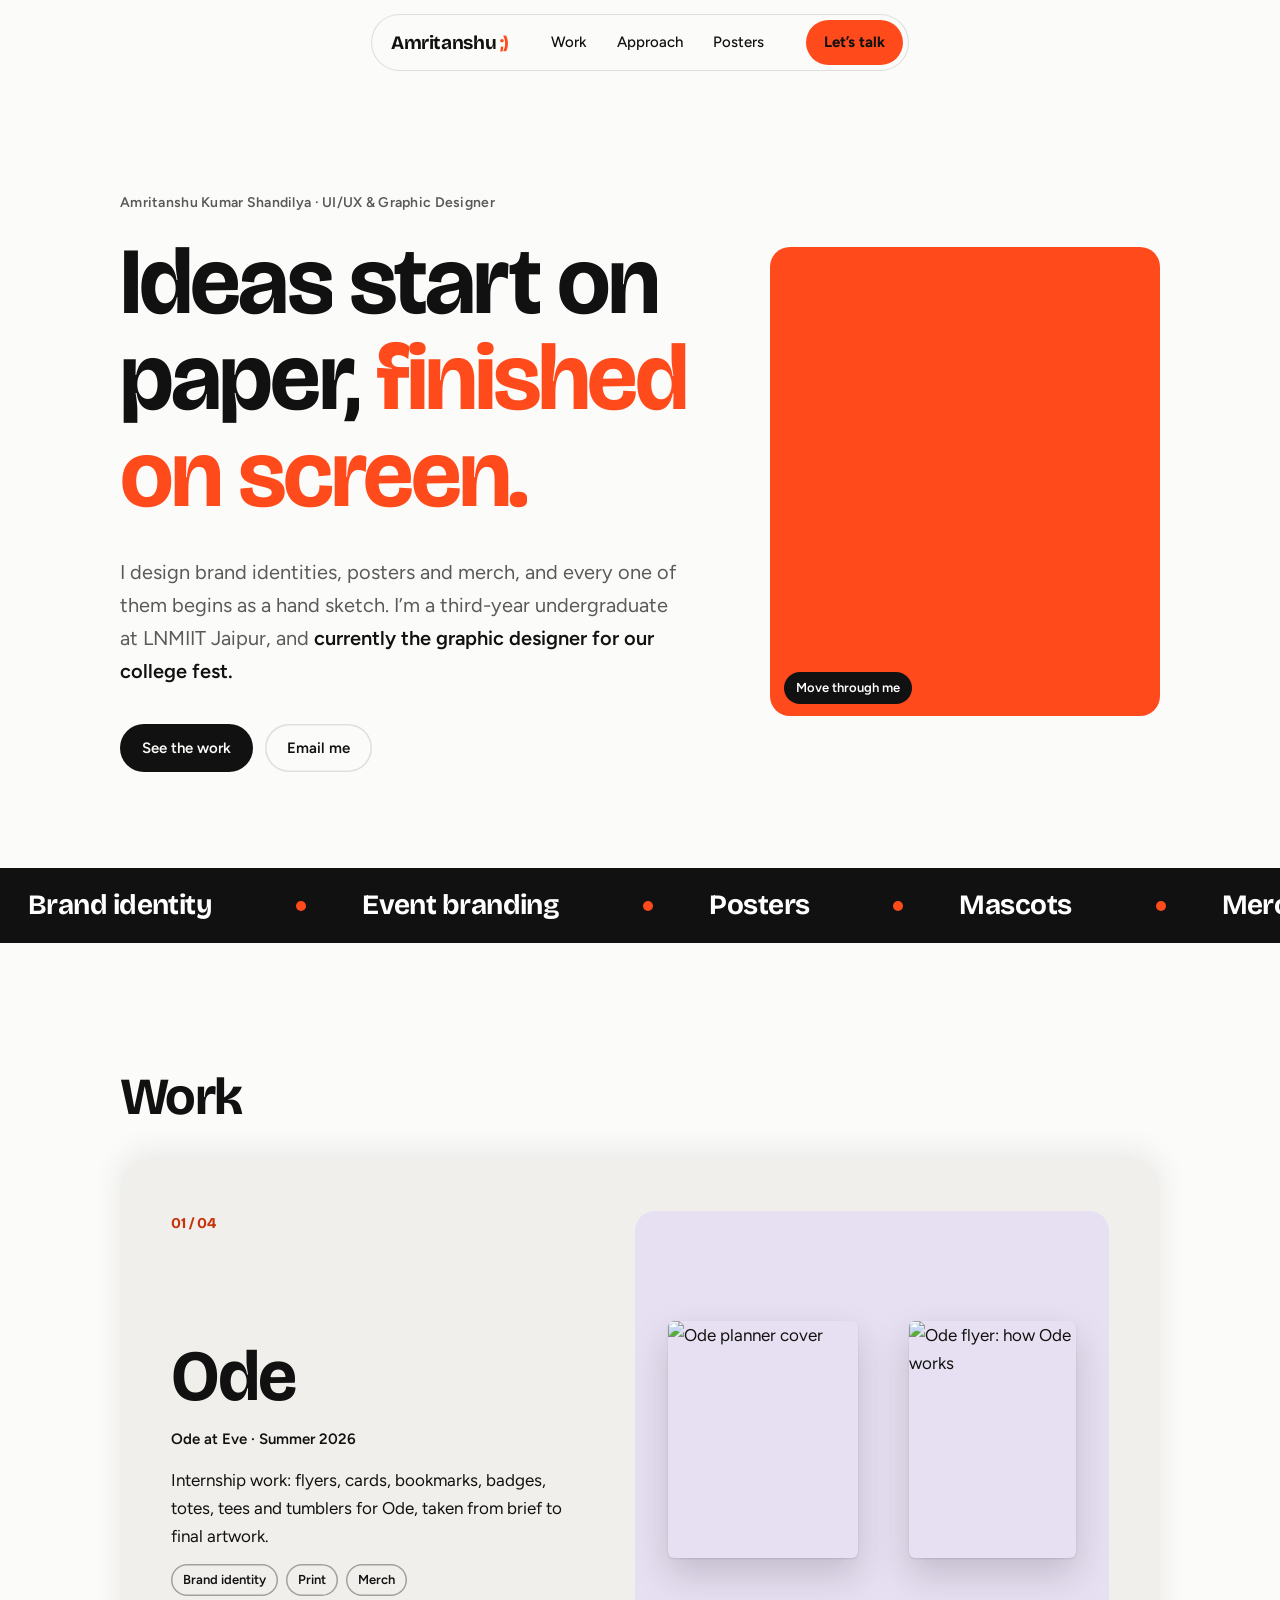
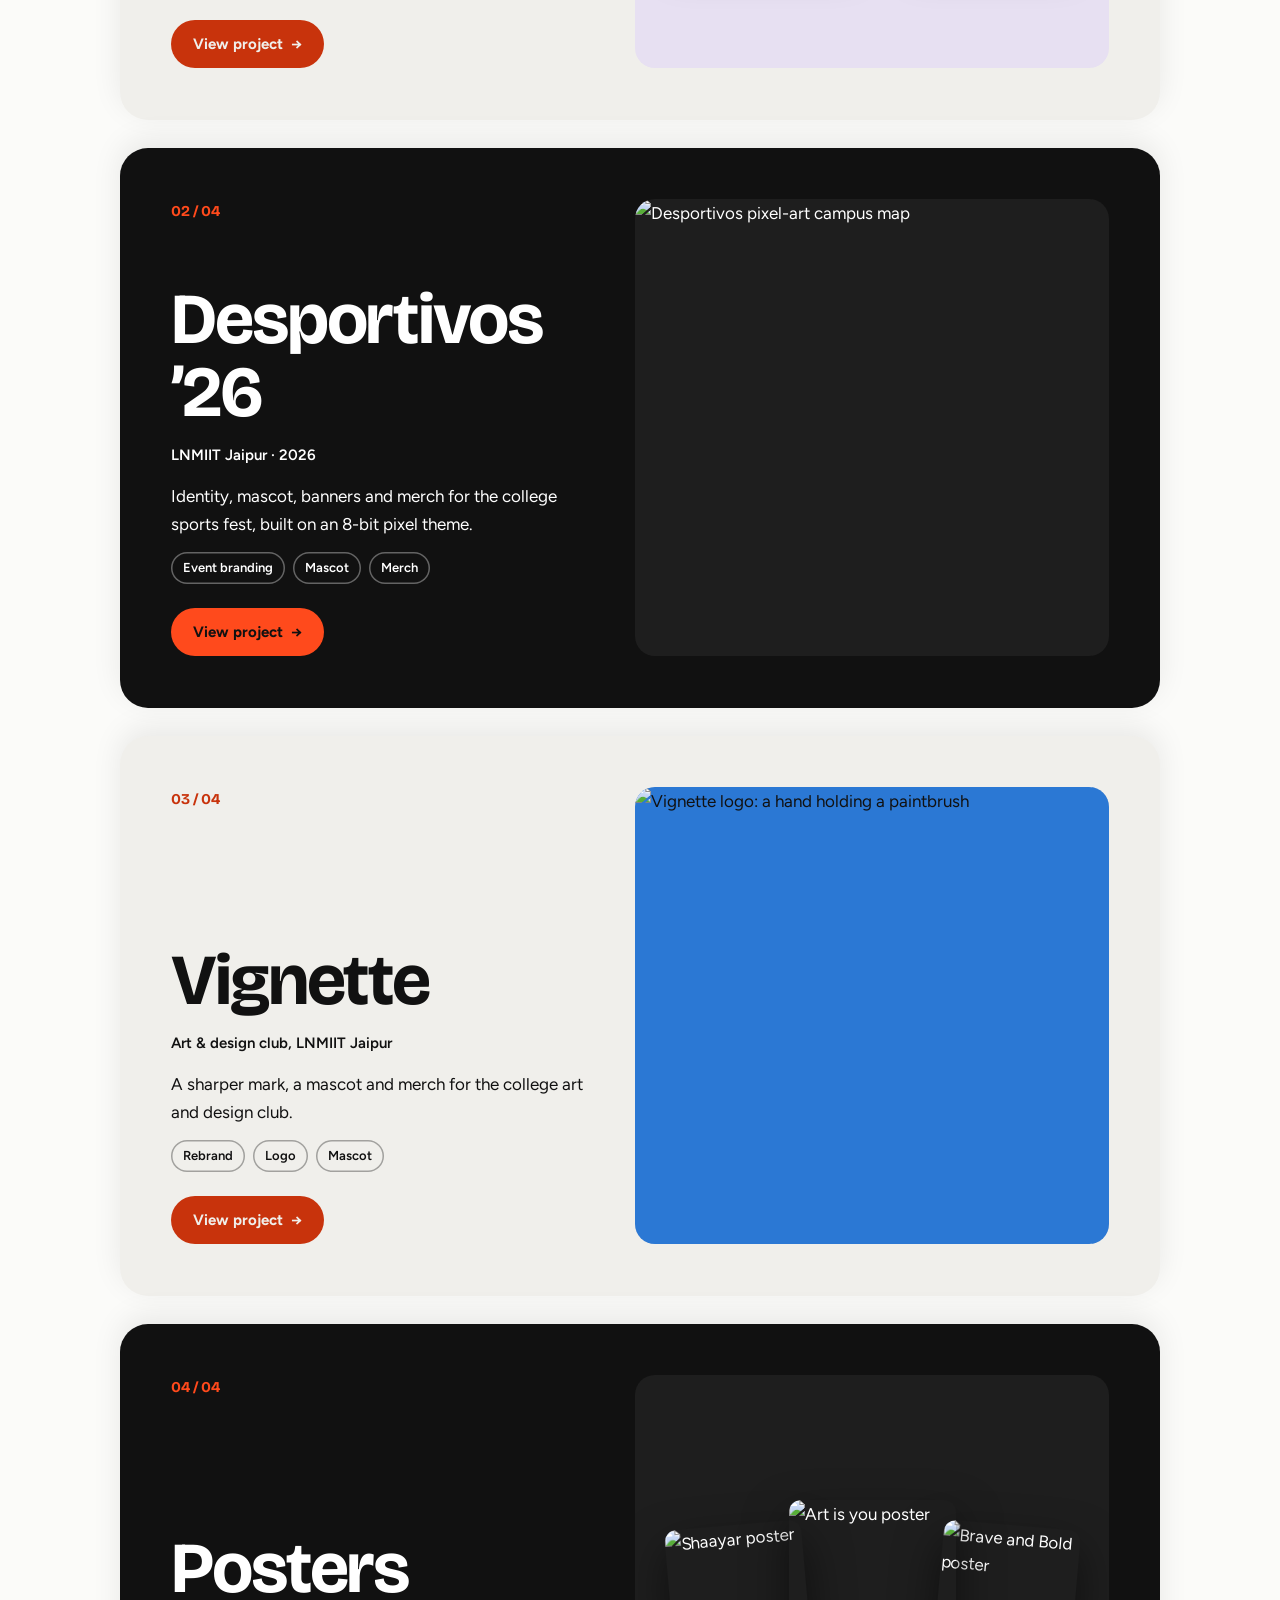
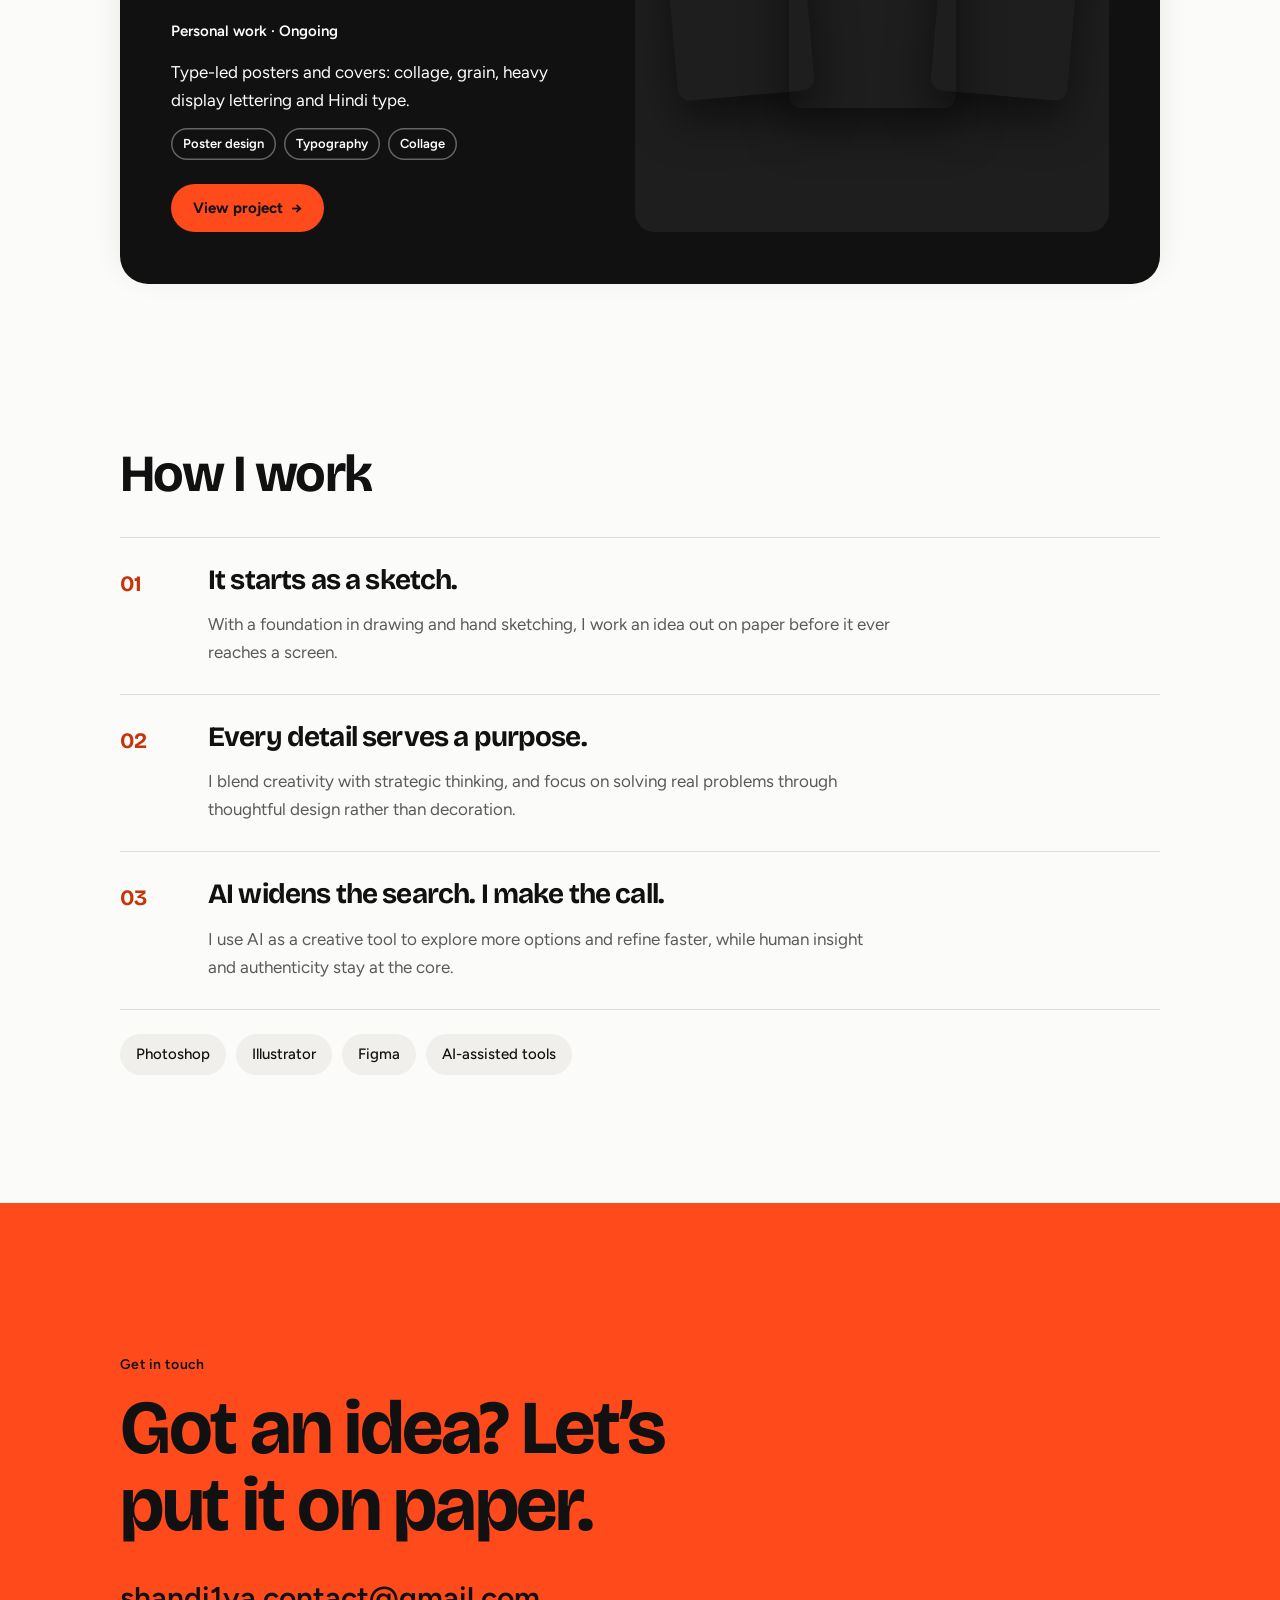
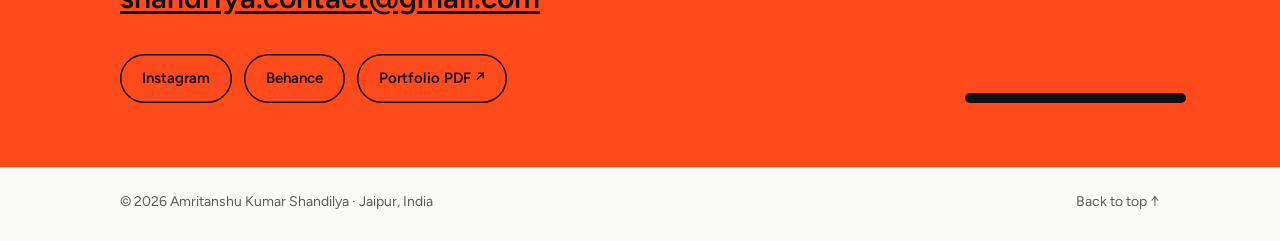
==== commit 149f60b7: "Add files via upload" ====
--- a/index.html
+++ b/index.html
@@ -174,11 +174,11 @@
       <a class="btn btn--ghost" href="files/amritanshu-portfolio.pdf" target="_blank" rel="noopener">Portfolio PDF &nearr;</a>
     </div>
     </div>
-    <!-- Red, the messenger owl. Clicking the email sends him off with a letter. -->
-    <div class="messenger" aria-hidden="true">
-      <span class="messenger__say">I&rsquo;ll deliver it.</span>
-      <div class="messenger__bird"><span class="messenger__letter"></span><img src="images/red.webp" alt=""></div>
-      <span class="messenger__perch"></span>
+    <!-- Red, the messenger owl. Clicking the email sends him off with a letter; clicking Red opens his game. -->
+    <div class="messenger">
+      <span class="messenger__say" aria-hidden="true">I&rsquo;ll deliver it.</span>
+      <a class="messenger__bird" href="game/" aria-label="Play Red&rsquo;s Delivery Run"><span class="messenger__letter"></span><img src="images/red.webp" alt=""></a>
+      <span class="messenger__perch" aria-hidden="true"></span>
     </div>
   </div>
 </section>
--- a/css/style.css
+++ b/css/style.css
@@ -0,0 +1,314 @@
+/* Amritanshu — portfolio. Change the look here. */
+:root {
+  --bg: #fbfbf9;
+  --sand: #f0efeb;
+  --text: #111111;
+  --muted: #5a5a58;
+  --accent: #ff4a1c;
+  --accent-ink: #c8330c;
+  --line: rgba(17, 17, 17, .12);
+  --radius: 20px;
+  --wrap: 1120px;
+  --font-head: "Bricolage Grotesque", system-ui, sans-serif;
+  --font-body: "Figtree", system-ui, sans-serif;
+}
+
+*, *::before, *::after { box-sizing: border-box; }
+html { scroll-behavior: smooth; }
+body {
+  margin: 0; background: var(--bg); color: var(--text);
+  font: 400 17px/1.65 var(--font-body);
+  -webkit-font-smoothing: antialiased;
+}
+img { display: block; max-width: 100%; height: auto; }
+a { color: inherit; text-decoration-color: color-mix(in oklab, var(--accent) 60%, transparent); text-underline-offset: 3px; }
+a:hover { color: var(--accent-ink); }
+:focus-visible { outline: 2px solid var(--accent); outline-offset: 3px; border-radius: 6px; }
+::selection { background: color-mix(in oklab, var(--accent) 30%, transparent); }
+h1, h2, h3 { font-family: var(--font-head); font-weight: 700; line-height: 1.02; letter-spacing: -0.03em; margin: 0; text-wrap: balance; }
+p { margin: 0; text-wrap: pretty; }
+
+.wrap { max-width: var(--wrap); margin: 0 auto; padding: 0 clamp(20px, 4vw, 40px); }
+.section { padding: clamp(64px, 10vw, 128px) 0 0; }
+.label { font-size: 14px; font-weight: 600; letter-spacing: .02em; color: var(--muted); }
+.h2 { font-size: clamp(32px, 4.4vw, 52px); }
+
+/* Nav: floating pill, hides on scroll down */
+.nav { position: sticky; top: 0; z-index: 30; display: flex; justify-content: center; padding: 14px clamp(12px, 3vw, 24px) 0; pointer-events: none; transition: transform .45s cubic-bezier(.2,.7,.2,1); }
+.nav.is-hidden { transform: translateY(-120%); }
+.nav__pill { pointer-events: auto; display: flex; align-items: center; gap: clamp(12px, 2.4vw, 28px); padding: 6px 6px 6px 20px; border-radius: 999px; background: color-mix(in oklab, var(--bg) 82%, transparent); backdrop-filter: blur(14px) saturate(1.4); -webkit-backdrop-filter: blur(14px) saturate(1.4); box-shadow: inset 0 0 0 1px var(--line); transition: box-shadow .3s, padding .3s; }
+.nav.is-scrolled .nav__pill { box-shadow: inset 0 0 0 1px var(--line), 0 10px 30px rgba(17,17,17,.10); }
+.nav__brand { font-family: var(--font-head); font-weight: 700; letter-spacing: -0.02em; font-size: 19px; text-decoration: none; white-space: nowrap; }
+.nav__brand:hover { color: var(--text); }
+.nav__wink { color: var(--accent); display: inline-block; transition: transform .3s cubic-bezier(.3,1.6,.5,1); }
+.nav__brand:hover .nav__wink { transform: rotate(-12deg) scale(1.15); }
+.nav__links { display: flex; gap: 2px; }
+.nav__links a { position: relative; padding: 8px 14px; border-radius: 999px; font-size: 15px; font-weight: 500; text-decoration: none; font-variant-numeric: tabular-nums; transition: background .2s, color .2s; }
+.nav__links a:hover { background: var(--sand); color: var(--text); }
+.nav__links a.is-active, .nav__links a[aria-current="page"] { background: var(--text); color: var(--bg); }
+.nav__cta { display: inline-flex; align-items: center; padding: 10px 18px; border-radius: 999px; background: var(--accent); color: #111; font-weight: 700; font-size: 15px; text-decoration: none; white-space: nowrap; transition: background .2s, transform .2s; }
+.nav__cta:hover { background: var(--text); color: var(--bg); }
+.nav__cta:active { transform: scale(.96); }
+@media (max-width: 640px) {
+  .nav__pill { gap: 6px; padding-left: 16px; width: 100%; justify-content: space-between; }
+  .nav__links a { padding: 8px 10px; font-size: 14px; }
+  .nav__links a[data-sec="approach"] { display: none; }
+  .nav__brand { font-size: 17px; }
+}
+@media (prefers-reduced-motion: reduce) { .nav { transition: none; } }
+
+/* Buttons */
+.btn { display: inline-flex; align-items: center; gap: 8px; padding: 12px 22px; border-radius: 999px; background: var(--text); color: var(--bg); font-weight: 600; font-size: 15px; text-decoration: none; white-space: nowrap; transition: background .2s; }
+.btn:hover { background: var(--accent-ink); color: var(--bg); }
+.btn--ghost { background: transparent; color: var(--text); box-shadow: inset 0 0 0 1.5px var(--line); }
+.btn--ghost:hover { background: var(--sand); color: var(--text); }
+
+/* Hero */
+.hero { padding: clamp(56px, 10vw, 120px) 0 0; }
+.hero h1 { font-size: clamp(44px, 7.4vw, 96px); max-width: 13ch; }
+.hero h1 em { font-style: normal; color: var(--accent); }
+.hero__grid { display: grid; grid-template-columns: minmax(0, 1.5fr) minmax(0, 1fr); gap: clamp(32px, 5vw, 72px); align-items: center; }
+.portrait { margin: 0; position: relative; aspect-ratio: 600 / 720; background: var(--accent); border-radius: var(--radius); overflow: hidden; touch-action: pan-y; }
+.portrait canvas { position: absolute; inset: 0; width: 100%; height: 100%; }
+.portrait figcaption { position: absolute; left: 14px; bottom: 12px; z-index: 2; padding: 5px 12px; border-radius: 999px; background: var(--text); color: #fff; font-size: 13px; font-weight: 600; transition: opacity .3s; }
+.portrait.is-played figcaption { opacity: 0; }
+.lens-hint-touch { display: none; }
+@media (hover: none) { .lens-hint-fine { display: none; } .lens-hint-touch { display: inline; } }
+.ticker { margin-top: clamp(56px, 8vw, 96px); background: var(--text); color: #fff; overflow: hidden; padding: 14px 0; }
+.ticker__track { display: flex; width: max-content; animation: reel 30s linear infinite; }
+.ticker span { font-family: var(--font-head); font-weight: 700; font-size: clamp(20px, 2.4vw, 28px); letter-spacing: -0.02em; padding: 0 28px; display: inline-flex; align-items: center; gap: 56px; }
+.ticker span::after { content: ""; width: 10px; height: 10px; background: var(--accent); border-radius: 50%; margin-left: 28px; }
+@media (prefers-reduced-motion: reduce) { .ticker__track { animation: none; } }
+.hero__intro { margin-top: 32px; max-width: 54ch; font-size: clamp(17px, 1.6vw, 20px); color: var(--muted); }
+.hero__intro strong { color: var(--text); font-weight: 600; }
+.hero__actions { display: flex; flex-wrap: wrap; gap: 12px; margin-top: 36px; }
+
+/* Work list */
+.work-grid { display: grid; margin-top: 36px; border-top: 1px solid var(--line); }
+.work { display: grid; grid-template-columns: 56px minmax(0, 1fr) clamp(180px, 26vw, 300px) 40px; align-items: center; gap: 24px; padding: 22px 16px; border-bottom: 1px solid var(--line); text-decoration: none; border-radius: 0; transition: background .25s, padding .25s; }
+.work:hover { background: var(--sand); padding-left: 24px; color: var(--text); }
+.work__no { font-family: var(--font-head); font-weight: 700; color: var(--accent-ink); }
+.work__text { display: flex; flex-direction: column; gap: 6px; }
+.work__meta { font-size: 14px; color: var(--muted); }
+.work h3 { font-size: clamp(26px, 3.2vw, 40px); transition: color .2s; }
+.work:hover h3 { color: var(--accent-ink); }
+.work__text p:last-child { color: var(--muted); max-width: 48ch; }
+.work__img { aspect-ratio: 4 / 3; border-radius: 14px; overflow: hidden; background: var(--sand); display: grid; place-items: center; transition: transform .4s cubic-bezier(.2,.7,.2,1); }
+.work:hover .work__img { transform: rotate(-2deg) scale(1.03); }
+.work__img img { width: 100%; height: 100%; object-fit: cover; }
+.work__img.is-contain { background: #fff; }
+.work__img.is-contain img { object-fit: contain; padding: 14%; }
+.work__go { font-size: 24px; color: var(--accent-ink); opacity: 0; transform: translateX(-8px); transition: opacity .25s, transform .25s; }
+.work:hover .work__go { opacity: 1; transform: none; }
+.work .work__img { order: 3; } .work .work__go { order: 4; }
+
+/* How I work */
+.steps { display: grid; gap: 0; margin-top: 36px; border-top: 1px solid var(--line); }
+.step { display: grid; grid-template-columns: 64px minmax(0, 1fr); gap: 8px 24px; padding: 28px 0; border-bottom: 1px solid var(--line); }
+.step__no { font-family: var(--font-head); font-weight: 700; font-size: 22px; color: var(--accent-ink); }
+.step h3 { font-size: clamp(22px, 2.4vw, 28px); }
+.step p { grid-column: 2; color: var(--muted); max-width: 62ch; }
+
+/* Poster reel */
+.reel { margin-top: 40px; overflow: hidden; -webkit-mask: linear-gradient(90deg, transparent, #000 6%, #000 94%, transparent); mask: linear-gradient(90deg, transparent, #000 6%, #000 94%, transparent); }
+.reel__track { display: flex; gap: 16px; width: max-content; animation: reel 70s linear infinite; }
+.reel:hover .reel__track { animation-play-state: paused; }
+.reel__track button { all: unset; cursor: zoom-in; flex: none; }
+.reel__track img { height: clamp(220px, 30vw, 360px); width: auto; border-radius: 14px; }
+@keyframes reel { to { transform: translateX(-50%); } }
+@media (prefers-reduced-motion: reduce) { .reel { overflow-x: auto; } .reel__track { animation: none; } }
+
+/* Tools line */
+.tools { display: flex; flex-wrap: wrap; gap: 10px; margin-top: 24px; }
+.tools span { padding: 8px 16px; border-radius: 999px; background: var(--sand); font-size: 15px; font-weight: 500; }
+
+/* Contact */
+.contact { padding: clamp(80px, 12vw, 150px) 0 clamp(40px, 6vw, 64px); }
+.contact h2 { font-size: clamp(40px, 6vw, 76px); max-width: 14ch; }
+.contact__mail { display: inline-block; margin-top: 28px; font-size: clamp(20px, 2.6vw, 30px); font-weight: 600; }
+.contact__links { display: flex; flex-wrap: wrap; gap: 12px; margin-top: 32px; }
+.contact--accent { background: var(--accent); margin-top: clamp(64px, 10vw, 128px); }
+.contact--accent .label { color: var(--text); }
+.contact--accent .contact__mail { color: var(--text); text-decoration-color: var(--text); }
+.contact--accent .btn--ghost { box-shadow: inset 0 0 0 1.5px var(--text); }
+.contact--accent .btn--ghost:hover { background: var(--text); color: var(--accent); }
+.footer { border-top: 1px solid var(--line); }
+.footer .wrap { display: flex; flex-wrap: wrap; align-items: center; justify-content: space-between; gap: 16px; padding-top: 22px; padding-bottom: 28px; font-size: 14px; color: var(--muted); }
+
+/* Case study pages */
+.case-head { padding: clamp(40px, 7vw, 88px) 0 0; }
+.back { font-size: 15px; font-weight: 500; text-decoration: none; color: var(--muted); }
+.case-head h1 { margin-top: 28px; font-size: clamp(48px, 8vw, 104px); }
+.case-head .lead { margin-top: 24px; max-width: 58ch; font-size: clamp(18px, 1.7vw, 21px); color: var(--muted); }
+.facts { display: flex; flex-wrap: wrap; gap: 12px 48px; margin: 36px 0 0; padding: 20px 0 0; border-top: 1px solid var(--line); }
+.facts div { display: flex; flex-direction: column; }
+.facts dt { font-size: 13px; color: var(--muted); }
+.facts dd { margin: 0; font-weight: 600; }
+
+.block { display: grid; grid-template-columns: minmax(0, 1fr) minmax(0, 2fr); gap: 20px clamp(24px, 5vw, 64px); padding-top: clamp(56px, 8vw, 104px); align-items: start; }
+.block__text { position: sticky; top: 100px; display: flex; flex-direction: column; gap: 12px; }
+.block__text h2 { font-size: clamp(26px, 3vw, 36px); }
+.block__text p, .block__text li { color: var(--muted); }
+.block__text ul { margin: 0; padding-left: 18px; display: grid; gap: 6px; }
+.block__media { display: grid; gap: 16px; }
+.cols-2 { grid-template-columns: repeat(2, minmax(0, 1fr)); }
+.cols-3 { grid-template-columns: repeat(3, minmax(0, 1fr)); }
+.frame { all: unset; display: block; cursor: zoom-in; border-radius: var(--radius); overflow: hidden; background: var(--sand); }
+.frame img { width: 100%; }
+.frame.is-pad img { padding: 8%; }
+.frame.is-ink { background: #1c1a19; }
+.frame--full { grid-column: 1 / -1; }
+
+.gallery { columns: 3 240px; column-gap: 16px; margin-top: clamp(40px, 6vw, 72px); }
+.gallery .frame { margin-bottom: 16px; break-inside: avoid; }
+
+.next { display: flex; justify-content: space-between; align-items: end; gap: 20px; margin-top: clamp(72px, 10vw, 128px); padding: 28px 0 0; border-top: 1px solid var(--line); text-decoration: none; }
+.next span { font-family: var(--font-head); font-weight: 700; letter-spacing: -0.03em; font-size: clamp(28px, 4vw, 48px); }
+.next:hover span { color: var(--accent-ink); }
+
+/* Lightbox */
+.lightbox { position: fixed; inset: 0; z-index: 50; display: none; place-items: center; padding: 4vw; background: rgba(32, 30, 29, .88); cursor: zoom-out; }
+.lightbox.is-open { display: grid; }
+.lightbox img { max-height: 90vh; width: auto; border-radius: 12px; }
+
+/* Reveal */
+[data-reveal] { opacity: 0; transform: translateY(16px); transition: opacity .7s, transform .7s cubic-bezier(.2,.7,.2,1); }
+[data-reveal].is-in { opacity: 1; transform: none; }
+@media (prefers-reduced-motion: reduce) { [data-reveal] { opacity: 1; transform: none; transition: none; } }
+
+@media (max-width: 760px) {
+  .cols-2, .cols-3, .hero__grid { grid-template-columns: minmax(0, 1fr); }
+  .portrait { max-width: 320px; }
+  .work { grid-template-columns: 32px minmax(0, 1fr) 110px; gap: 14px; padding: 18px 4px; }
+  .work__go { display: none; }
+  .block { grid-template-columns: minmax(0, 1fr); }
+  .block__text { position: static; }
+  .step { grid-template-columns: 40px minmax(0, 1fr); gap: 6px 14px; }
+}
+
+/* Red, the messenger (contact section) */
+.contact__grid { display: grid; grid-template-columns: minmax(0, 1fr) auto; gap: 40px; align-items: end; }
+.messenger { position: relative; width: clamp(120px, 14vw, 170px); display: flex; flex-direction: column; align-items: center; }
+.messenger__bird { position: relative; display: block; width: 100%; transform-origin: 50% 100%; transition: transform .35s cubic-bezier(.3,1.6,.5,1); }
+.messenger__bird img { width: 100%; image-rendering: pixelated; }
+.messenger__perch { width: 130%; height: 10px; margin-top: -4px; border-radius: 999px; background: var(--text); }
+.messenger__letter { position: absolute; left: -26%; bottom: 22%; width: 46%; aspect-ratio: 3 / 2; background: #fff; border: 3px solid var(--text); opacity: 0; transform: translateX(-20px) rotate(-12deg); transition: opacity .25s, transform .35s; }
+.messenger__letter::after { content: ""; position: absolute; inset: 0 0 35% 0; border-bottom: 3px solid var(--text); clip-path: polygon(0 0, 50% 100%, 100% 0); background: var(--text); opacity: .9; }
+.messenger__say { position: absolute; bottom: 100%; margin-bottom: 12px; padding: 6px 12px; border-radius: 999px; background: var(--text); color: #fff; font-size: 13px; font-weight: 600; white-space: nowrap; opacity: 0; transform: translateY(6px); transition: opacity .2s, transform .2s; }
+.contact.is-ready .messenger__bird, .contact.is-playing .messenger__bird { transform: translateY(-6px) rotate(-4deg); }
+.contact.is-playing .messenger__say { opacity: 1; transform: none; }
+.messenger__bird:focus-visible { outline: 3px solid var(--text); outline-offset: 6px; border-radius: 8px; }
+.contact.is-ready .messenger__letter { opacity: 1; transform: rotate(-12deg); }
+.contact.is-ready .messenger__say { opacity: 1; transform: none; }
+.contact.is-sending .messenger__say { opacity: 0; }
+.contact.is-sending .messenger__letter { opacity: 1; transform: rotate(-12deg); }
+.contact.is-sending .messenger__bird { transition: none; will-change: transform, opacity; animation: deliver 1.4s linear forwards; }
+.contact.is-sending .messenger__bird img { will-change: transform; transform-origin: 50% 60%; animation: flap .32s ease-in-out infinite alternate; }
+.contact.is-back .messenger__bird { animation: land .6s cubic-bezier(.2,.9,.3,1.2); }
+@keyframes flap { from { transform: translateY(0) scaleY(1); } to { transform: translateY(-4px) scaleY(.92); } }
+@keyframes deliver {
+  0% { transform: translate3d(0, 0, 0) rotate(0); animation-timing-function: cubic-bezier(.3,0,.6,1); }
+  14% { transform: translate3d(0, 6px, 0) rotate(2deg); animation-timing-function: cubic-bezier(.3,0,.3,1); }
+  35% { transform: translate3d(-2vw, -10vh, 0) rotate(-8deg); animation-timing-function: cubic-bezier(.45,0,.55,1); }
+  70% { transform: translate3d(14vw, -34vh, 0) rotate(-14deg) scale(.82); opacity: 1; animation-timing-function: cubic-bezier(.5,0,.8,.6); }
+  100% { transform: translate3d(34vw, -62vh, 0) rotate(-18deg) scale(.6); opacity: 0; }
+}
+@keyframes land { from { transform: translateY(-80px); opacity: 0; } }
+@keyframes hop { 50% { transform: translateY(-14px); } }
+@media (max-width: 760px) { .contact__grid { grid-template-columns: minmax(0, 1fr); } .messenger { justify-self: end; width: 110px; } }
+@media (prefers-reduced-motion: reduce) { .messenger__bird, .messenger__bird img { animation: none !important; transition: none; } }
+
+/* Work: stacked sticky cards */
+.stack { display: grid; gap: 28px; margin-top: 36px; padding-bottom: 4vh; }
+.stack__card {
+  --top: calc(84px + var(--i) * 16px);
+  position: sticky; top: var(--top);
+  display: grid; grid-template-columns: minmax(0, 1fr) minmax(0, 1.15fr); gap: clamp(24px, 4vw, 56px);
+  min-height: min(560px, calc(100vh - 140px)); padding: clamp(28px, 4vw, 52px);
+  border-radius: 28px; background: var(--bg); color: var(--ink); text-decoration: none; overflow: hidden;
+  box-shadow: 0 -8px 30px rgba(0,0,0,.08);
+  transform-origin: 50% 0; transform: scale(var(--s, 1)); transition: transform .1s linear;
+}
+.stack__card:hover { color: var(--ink); }
+.stack__text { display: flex; flex-direction: column; gap: 14px; align-self: stretch; }
+.stack__no { font-family: var(--font-head); font-weight: 700; font-size: 15px; color: var(--pop); }
+.stack__card h3 { font-size: clamp(40px, 5.6vw, 76px); margin-top: auto; }
+.stack__meta { font-size: 15px; font-weight: 600; opacity: .85; }
+.stack__desc { max-width: 40ch; opacity: .85; }
+.stack__tags { display: flex; flex-wrap: wrap; gap: 8px; }
+.stack__tags span { padding: 5px 12px; border-radius: 999px; font-size: 13px; font-weight: 600; box-shadow: inset 0 0 0 1.5px color-mix(in oklab, var(--ink) 35%, transparent); }
+.stack__cta { display: inline-flex; align-items: center; gap: 8px; align-self: flex-start; margin-top: 10px; padding: 12px 22px; border-radius: 999px; background: var(--pop); color: var(--bg); font-weight: 700; font-size: 15px; transition: gap .25s; }
+.stack__card:hover .stack__cta { gap: 14px; }
+.stack__media { position: relative; min-height: 280px; border-radius: 20px; overflow: hidden; background: color-mix(in oklab, var(--ink) 7%, var(--bg)); }
+.stack__img { position: absolute; inset: 0; width: 100%; height: 100%; object-fit: cover; object-position: center; transition: transform .7s cubic-bezier(.2,.7,.2,1); }
+.stack__img--b { display: none; }
+.stack__img.fit-contain { object-fit: contain; padding: 4%; }
+.stack__img.pos-top { object-position: 50% 12%; }
+.stack__img.pos-left { object-position: 50% 30%; transform: scale(1.25); transform-origin: 35% 45%; }
+.stack__card:hover .stack__img.pos-left { transform: scale(1.29); }
+.stack__card:hover .stack__img--a { transform: scale(1.035); }
+.stack__ode { position: absolute; inset: 0; display: flex; align-items: center; justify-content: center; gap: 4cqw; container-type: size; }
+.stack__ode img { height: min(76cqh, 50cqw); width: auto; border-radius: 6px; box-shadow: 0 1px 2px rgba(26,24,34,.12), 0 16px 36px rgba(26,24,34,.18); transition: transform .6s cubic-bezier(.2,.7,.2,1); }
+.stack__card:hover .stack__ode img { transform: translateY(-1.5cqh); }
+.stack__fan { position: absolute; inset: 0; display: flex; align-items: center; justify-content: center; container-type: size; }
+.stack__fan img { position: relative; flex: 0 0 auto; height: min(72cqh, 36cqw); width: auto; aspect-ratio: 4 / 5; object-fit: cover; border-radius: 12px; box-shadow: 0 20px 44px rgba(0,0,0,.5); transition: transform .6s cubic-bezier(.2,.7,.2,1); }
+.stack__fan img + img { margin-left: -4cqw; }
+.stack__fan img:nth-child(1) { transform: translateY(4%) rotate(-5deg); }
+.stack__fan img:nth-child(2) { order: 2; transform: translateY(4%) rotate(5deg); }
+.stack__fan img:nth-child(3) { order: 1; z-index: 1; height: min(88cqh, 44cqw); }
+.stack__card:hover .stack__fan img:nth-child(1) { transform: translate(-6%, 3%) rotate(-7deg); }
+.stack__card:hover .stack__fan img:nth-child(2) { transform: translate(6%, 3%) rotate(7deg); }
+.stack__card:hover .stack__fan img:nth-child(3) { transform: translateY(-2%) scale(1.03); }
+@media (max-width: 760px) {
+  .stack__card { grid-template-columns: minmax(0, 1fr); --top: calc(76px + var(--i) * 10px); min-height: 0; }
+  .stack__card h3 { margin-top: 8px; }
+  .stack__media { min-height: 0; aspect-ratio: 4 / 3; order: -1; }
+}
+@media (prefers-reduced-motion: reduce) { .stack__card { transform: none; } }
+
+.skip { position: absolute; left: 12px; top: -60px; z-index: 100; padding: 10px 16px; border-radius: 999px; background: var(--text); color: var(--bg); font-weight: 600; text-decoration: none; }
+.skip:focus { top: 12px; color: var(--bg); }
+.footer a { text-decoration: none; }
+.footer a:hover { color: var(--accent-ink); }
+
+
+/* Cursor (fine pointers only; added by main.js) — ink dot, white on dark/orange grounds */
+.has-cursor, .has-cursor a, .has-cursor button, .has-cursor [data-zoom], .has-cursor label, .has-cursor summary { cursor: none; }
+.has-cursor input, .has-cursor textarea, .has-cursor [contenteditable] { cursor: text; }
+.cursor { position: fixed; top: 0; left: 0; z-index: 10000; pointer-events: none; opacity: 0; transition: opacity .2s; will-change: transform; color: var(--text); }
+.cursor.is-light { color: #fff; }
+.cursor.is-on { opacity: 1; }
+.cursor.is-hidden { opacity: 0; }
+.cursor::before { content: ""; position: absolute; left: 0; top: 0; width: 10px; height: 10px; box-sizing: border-box; border-radius: 50%; background: currentColor; border: 1.5px solid currentColor;
+  transform: translate(-50%, -50%); transition: width .3s cubic-bezier(.2,.8,.2,1), height .3s cubic-bezier(.2,.8,.2,1), background-color .2s, border-color .2s; }
+@media (hover: none), (pointer: coarse) { .cursor { display: none; } }
+
+
+/* Motion */
+h1.is-split .w { display: inline-block; overflow: hidden; vertical-align: top; padding-bottom: .08em; margin-bottom: -.08em; }
+h1.is-split .w > span { display: inline-block; transform: translateY(105%); transition: transform .9s cubic-bezier(.2,.8,.2,1); }
+h1.is-split.is-in .w > span { transform: none; }
+.frame img, .gallery img { transition: transform .9s cubic-bezier(.2,.8,.2,1); }
+[data-reveal] .frame img, .frame[data-reveal] img, [data-reveal].frame img { transform: scale(1.06); }
+[data-reveal].is-in .frame img, .frame[data-reveal].is-in img, [data-reveal].is-in.frame img { transform: none; }
+@media (hover: hover) {
+  .frame:hover img, [data-reveal].is-in .frame:hover img, .frame[data-reveal].is-in:hover img { transform: scale(1.03); }
+  .stack__media img { transition: transform .6s cubic-bezier(.2,.8,.2,1); }
+  .stack__card:hover .stack__img--a { transform: translateY(-6px) rotate(-1deg); }
+  .stack__card:hover .stack__img--b { transform: translateY(-10px) rotate(2deg); }
+  .stack__card:hover .stack__ode img:first-child { transform: translateY(-8px) rotate(-2deg); }
+  .stack__card:hover .stack__ode img:last-child { transform: translateY(-4px) rotate(2deg); }
+  .stack__cta > span { display: inline-block; transition: transform .3s cubic-bezier(.2,.8,.2,1); }
+  .stack__card:hover .stack__cta > span { transform: translateX(6px); }
+}
+@media (prefers-reduced-motion: reduce) {
+  h1.is-split .w > span, .frame img { transform: none !important; transition: none; }
+}
+
+.is-mascot { align-items: start; }
+.is-mascot .frame img { aspect-ratio: 646 / 1800; object-fit: cover; }
+.posters-set { grid-template-columns: minmax(0, 1fr); }
+.posters-row { display: flex; gap: 16px; align-items: flex-start; }
+.posters-row .frame { min-width: 0; }
+.posters-set .frame img { display: block; height: auto; }
+@media (max-width: 560px) { .posters-row { flex-wrap: wrap; } .posters-row .frame { flex: 1 1 100% !important; } }
